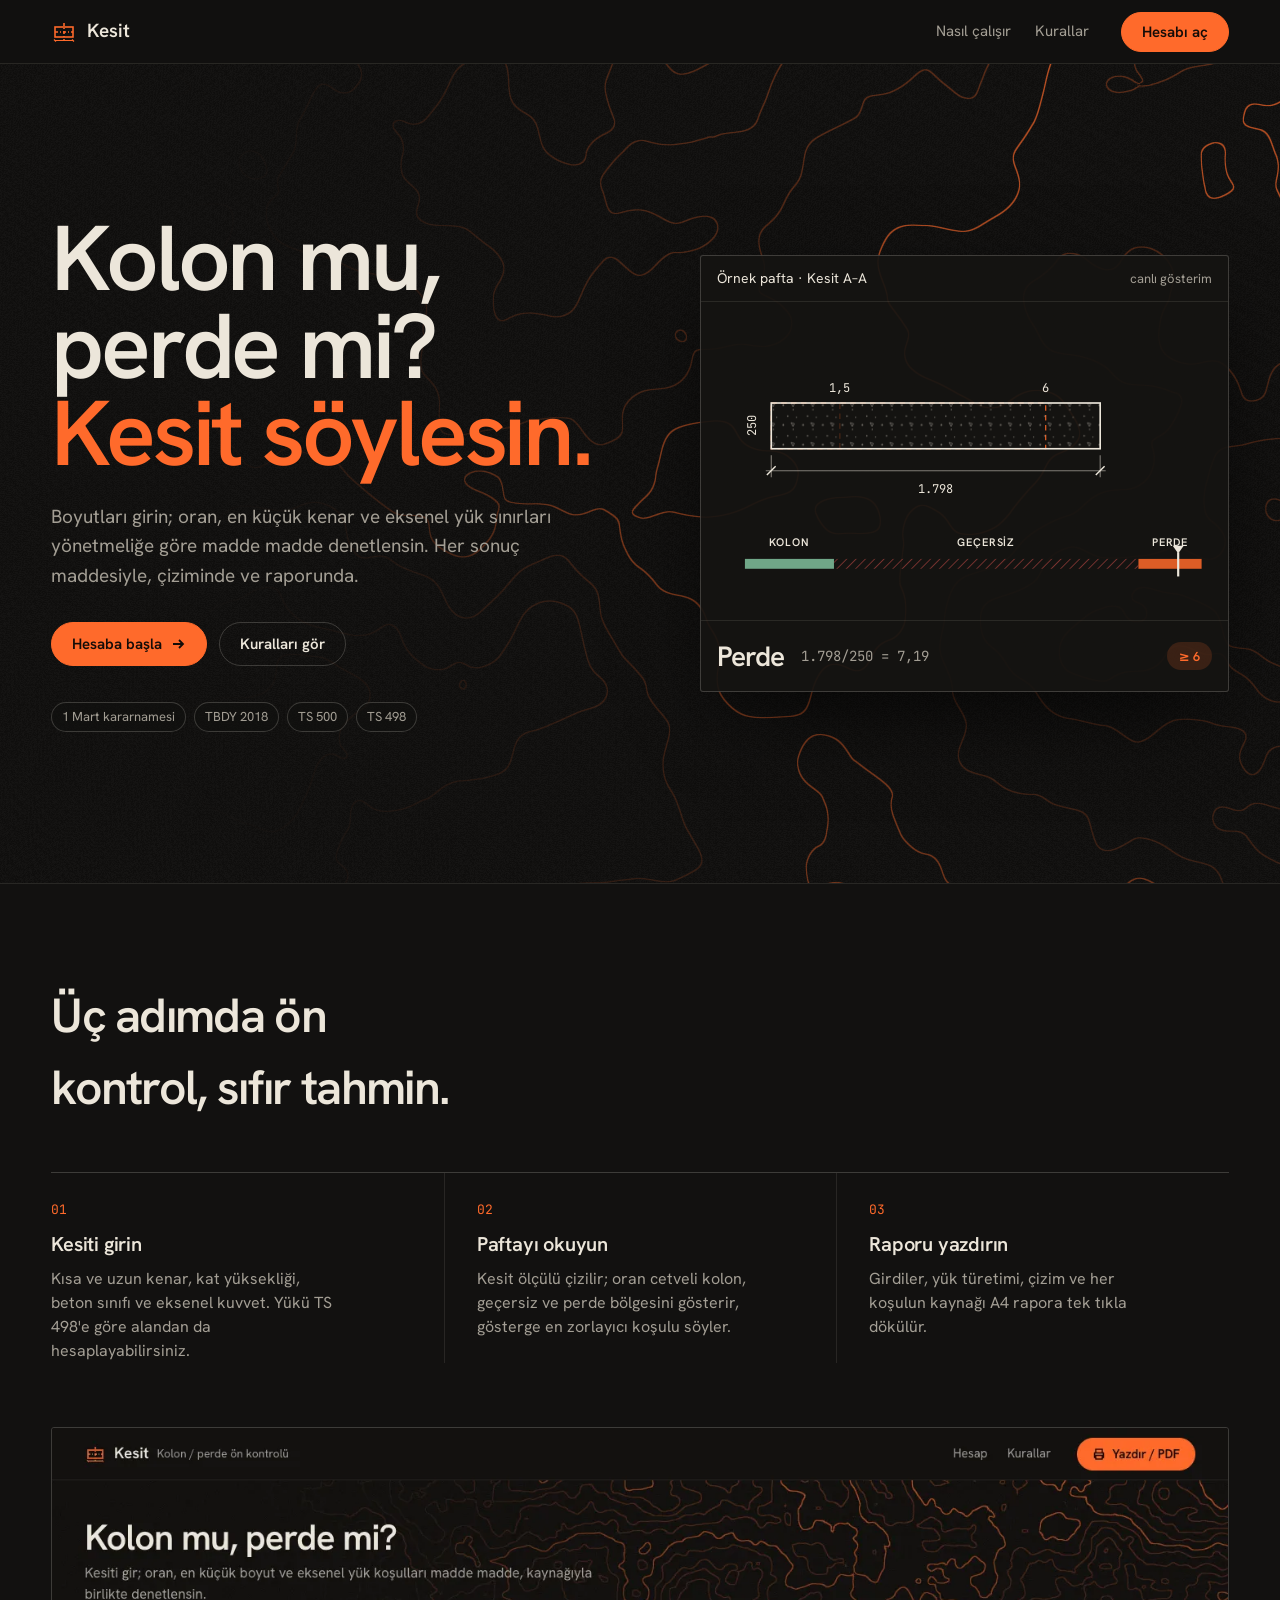
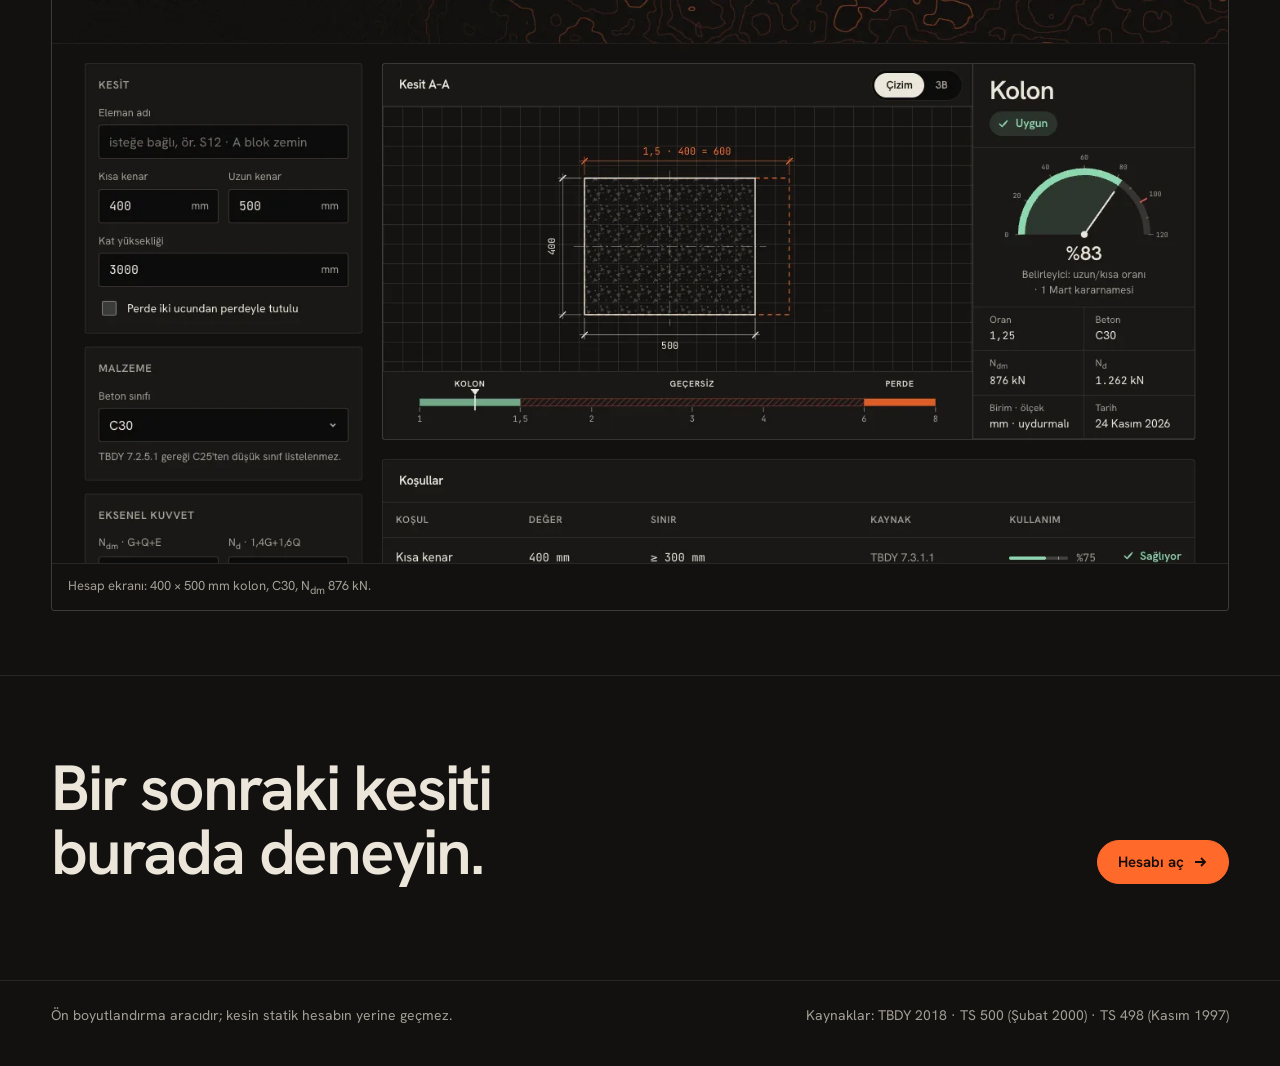
==== index.html @ eb568335 "Kesit: kolon / perde ön kontrol sitesi Giriş sayfası (index.html) ve hesap aracı (hesap.html). Kural" ====
<!doctype html>
<html lang="tr">
<head>
<meta charset="utf-8">
<meta name="viewport" content="width=device-width,initial-scale=1">
<meta name="color-scheme" content="dark">
<title>Kesit — Kolon mu, perde mi?</title>
<meta name="description" content="Kolon ve perde ön kontrolü: TBDY 2018, TS 500 ve 1 Mart kararnamesine göre, her sonuç maddesiyle.">
<link rel="preload" href="fonts/HankenGrotesk-600-latin.woff2" as="font" type="font/woff2" crossorigin>
<style>
/* ponytail: belirteçler hesap.html ile aynı (DESIGN.md); ortak css dosyası üçüncü sayfa gelince */
@font-face { font-family: "Hanken Grotesk"; src: url("fonts/HankenGrotesk-400-latin.woff2") format("woff2"); font-weight: 400; font-display: swap; unicode-range: U+0000-00FF, U+0131, U+0152-0153, U+02BB-02BC, U+02C6, U+02DA, U+02DC, U+0304, U+0308, U+0329, U+2000-206F, U+20AC, U+2122, U+2191, U+2193, U+2212, U+2215, U+FEFF, U+FFFD; }
@font-face { font-family: "Hanken Grotesk"; src: url("fonts/HankenGrotesk-400-latin-ext.woff2") format("woff2"); font-weight: 400; font-display: swap; unicode-range: U+0100-02BA, U+02BD-02C5, U+02C7-02CC, U+02CE-02D7, U+02DD-02FF, U+1D00-1DBF, U+1E00-1E9F, U+1EF2-1EFF, U+2020, U+20A0-20AB, U+20AD-20C0, U+2113, U+2C60-2C7F, U+A720-A7FF; }
@font-face { font-family: "Hanken Grotesk"; src: url("fonts/HankenGrotesk-600-latin.woff2") format("woff2"); font-weight: 600; font-display: swap; unicode-range: U+0000-00FF, U+0131, U+0152-0153, U+02BB-02BC, U+02C6, U+02DA, U+02DC, U+0304, U+0308, U+0329, U+2000-206F, U+20AC, U+2122, U+2191, U+2193, U+2212, U+2215, U+FEFF, U+FFFD; }
@font-face { font-family: "Hanken Grotesk"; src: url("fonts/HankenGrotesk-600-latin-ext.woff2") format("woff2"); font-weight: 600; font-display: swap; unicode-range: U+0100-02BA, U+02BD-02C5, U+02C7-02CC, U+02CE-02D7, U+02DD-02FF, U+1D00-1DBF, U+1E00-1E9F, U+1EF2-1EFF, U+2020, U+20A0-20AB, U+20AD-20C0, U+2113, U+2C60-2C7F, U+A720-A7FF; }
@font-face { font-family: "JetBrains Mono"; src: url("fonts/JetBrainsMono-latin.woff2") format("woff2"); font-weight: 100 800; font-display: swap; unicode-range: U+0000-00FF, U+0131, U+0152-0153, U+02BB-02BC, U+02C6, U+02DA, U+02DC, U+0304, U+0308, U+0329, U+2000-206F, U+20AC, U+2122, U+2191, U+2193, U+2212, U+2215, U+FEFF, U+FFFD; }

:root {
  --zemin: #121110; --panel: #191816; --levha: #151412;
  --cizgi: rgb(236 230 218 / .10); --cizgi-2: rgb(236 230 218 / .20);
  --murekkep: #ece6da; --soluk: #a39e94;
  --turuncu: #ff6a2b; --nane: #8fd9b0; --kirmizi: #ff5c57;
  --yazi: "Hanken Grotesk", system-ui, sans-serif;
  --olcu: "JetBrains Mono", ui-monospace, Menlo, monospace;
  --hizli: 180ms cubic-bezier(.16, 1, .3, 1);
  --kenar: clamp(1rem, 4vw, 3.5rem);
}
* { box-sizing: border-box; }
html { scrollbar-color: #3a3733 var(--zemin); scroll-behavior: smooth; }
body { margin: 0; background: var(--zemin); color: var(--murekkep); font: 400 1rem/1.5 var(--yazi); -webkit-font-smoothing: antialiased; }
::selection { background: var(--turuncu); color: var(--zemin); }
:focus-visible { outline: 2px solid var(--turuncu); outline-offset: 3px; }
h1, h2, h3, p { margin: 0; }
h1, h2 { font-weight: 600; letter-spacing: -.035em; text-wrap: balance; }

.ust { position: sticky; top: 0; z-index: 5; height: 64px; display: flex; align-items: center; gap: 2rem; padding: 0 var(--kenar); background: rgb(18 17 16 / .8); backdrop-filter: blur(10px); border-bottom: 1px solid var(--cizgi); }
.marka { display: flex; align-items: center; gap: .625rem; font-weight: 600; font-size: 1.1875rem; text-decoration: none; color: inherit; }
.marka svg { width: 26px; height: 26px; color: var(--turuncu); }
.ust nav { display: flex; gap: 1.5rem; margin-left: auto; font-size: .9375rem; }
.ust nav a { color: var(--soluk); text-decoration: none; transition: color var(--hizli); }
.ust nav a:hover { color: var(--murekkep); }
.dugme { display: inline-flex; align-items: center; gap: .5rem; height: 44px; padding: 0 1.25rem; border-radius: 999px; border: 1px solid var(--cizgi-2); color: var(--murekkep); font: 600 .9375rem var(--yazi); text-decoration: none; white-space: nowrap; transition: background var(--hizli), border-color var(--hizli), transform var(--hizli); }
.dugme:hover { border-color: var(--murekkep); }
.dugme:active { transform: scale(.97); }
.dugme.ana { background: var(--turuncu); border-color: var(--turuncu); color: #140c08; }
.dugme.ana:hover { background: #ff7d45; }
.dugme svg { width: 16px; height: 16px; }
.ust .dugme { height: 40px; }

/* Hero: tam genişlik kontur alanı, solda söz, sağda canlı örnek pafta */
.hero { position: relative; min-height: min(calc(100svh - 64px), 820px); display: grid; grid-template-columns: minmax(0, 1.05fr) minmax(0, .95fr); align-items: center; gap: clamp(2rem, 5vw, 5rem); padding: 4rem var(--kenar); overflow: hidden; border-bottom: 1px solid var(--cizgi); }
.hero canvas { position: absolute; inset: 0; width: 100%; height: 100%; }
.hero > :not(canvas) { position: relative; }
.hero h1 { font-size: clamp(3rem, 7.2vw, 6rem); line-height: .95; }
.hero h1 span { color: var(--turuncu); }
.hero p { margin-top: 1.5rem; max-width: 34rem; font-size: 1.1875rem; line-height: 1.55; color: var(--soluk); }
.eylem { display: flex; flex-wrap: wrap; gap: .75rem; margin-top: 2rem; }
.kaynaklar { margin-top: 2.25rem; display: flex; flex-wrap: wrap; gap: .5rem; font-size: .8125rem; color: var(--soluk); }
.kaynaklar span { padding: .25rem .625rem; border: 1px solid var(--cizgi-2); border-radius: 999px; background: rgb(18 17 16 / .6); }

.ornek { border: 1px solid var(--cizgi-2); border-radius: 3px; background: rgb(21 20 18 / .92); box-shadow: 0 30px 80px -20px rgb(0 0 0 / .7); }
.ornek-bas { display: flex; justify-content: space-between; align-items: center; gap: 1rem; padding: .75rem 1rem; border-bottom: 1px solid var(--cizgi); font-size: .875rem; }
.ornek-bas small { color: var(--soluk); font-size: .8125rem; }
.ornek svg { display: block; width: 100%; height: auto; color: var(--murekkep); }
.ornek svg text { font: 400 11px var(--olcu); fill: currentColor; }
.ornek svg .bolge { font: 600 10px var(--yazi); letter-spacing: .08em; }
.ornek-alt { display: flex; flex-wrap: wrap; align-items: center; gap: .5rem 1rem; padding: .875rem 1rem; border-top: 1px solid var(--cizgi); }
.ornek-alt b { font-size: 1.75rem; letter-spacing: -.03em; font-weight: 600; }
.ornek-alt #ornek-oran { margin-right: auto; font: 400 .875rem var(--olcu); color: var(--soluk); white-space: nowrap; }
.etiket { display: inline-flex; align-items: center; height: 28px; padding: 0 .75rem; border-radius: 999px; font: 600 .8125rem var(--yazi); white-space: nowrap; }
.etiket[data-tur="kolon"] { background: rgb(143 217 176 / .14); color: var(--nane); }
.etiket[data-tur="gecersiz"] { background: rgb(255 92 87 / .14); color: var(--kirmizi); }
.etiket[data-tur="perde"] { background: rgb(255 106 43 / .16); color: var(--turuncu); }

/* Nasıl çalışır */
.adimlar { padding: 6rem var(--kenar) 4rem; }
.adimlar h2 { font-size: clamp(2rem, 4vw, 3rem); max-width: 18ch; }
.adimlar ol { list-style: none; margin: 3rem 0 0; padding: 0; display: grid; grid-template-columns: repeat(3, minmax(0, 1fr)); border-top: 1px solid var(--cizgi-2); }
.adimlar li { padding: 1.5rem 2rem 0 0; }
.adimlar li + li { padding-left: 2rem; border-left: 1px solid var(--cizgi); }
.adimlar li i { font: 400 .8125rem var(--olcu); font-style: normal; color: var(--turuncu); }
.adimlar h3 { font-size: 1.25rem; font-weight: 600; margin: .5rem 0 .5rem; letter-spacing: -.01em; }
.adimlar li p { color: var(--soluk); max-width: 32ch; }
.ekran { margin: 4rem 0 0; border: 1px solid var(--cizgi-2); border-radius: 3px; overflow: hidden; }
.ekran img { display: block; width: 100%; height: auto; }
.ekran figcaption { padding: .75rem 1rem; border-top: 1px solid var(--cizgi); font-size: .8125rem; color: var(--soluk); }

.kapanis { padding: 5rem var(--kenar) 6rem; border-top: 1px solid var(--cizgi); display: flex; flex-wrap: wrap; align-items: end; justify-content: space-between; gap: 2rem; }
.kapanis h2 { font-size: clamp(2.25rem, 5vw, 4rem); line-height: 1; max-width: 14ch; }
.alt { padding: 1.5rem var(--kenar) 2.5rem; border-top: 1px solid var(--cizgi); display: flex; flex-wrap: wrap; justify-content: space-between; gap: .5rem 2rem; font-size: .875rem; color: var(--soluk); }

@media (max-width: 960px) {
  .hero { grid-template-columns: 1fr; padding-block: 3rem; }
  .ust nav { display: none; }
  .ust .dugme { margin-left: auto; }
  .adimlar ol { grid-template-columns: 1fr; }
  .adimlar li, .adimlar li + li { padding: 1.25rem 0; border-left: 0; border-bottom: 1px solid var(--cizgi); }
}
@media (prefers-reduced-motion: reduce) { * { transition-duration: 0ms !important; scroll-behavior: auto !important; } }
</style>
</head>
<body>
<header class="ust">
  <a class="marka" href="./">
    <svg viewBox="0 0 26 26" fill="none" stroke="currentColor" stroke-width="1.6" aria-hidden="true"><rect x="4" y="8" width="18" height="10"/><path d="M4 13h18M13 4v18" stroke-dasharray="3 2 1 2"/><path d="M4 21.5h18M3 20.5l2 2M21 20.5l2 2" stroke-width="1.2"/></svg>
    Kesit
  </a>
  <nav aria-label="Sayfa">
    <a href="#nasil">Nasıl çalışır</a>
    <a href="hesap.html#kurallar">Kurallar</a>
  </nav>
  <a class="dugme ana" href="hesap.html">Hesabı aç</a>
</header>

<main>
  <section class="hero" aria-labelledby="baslik">
    <canvas id="kontur" aria-hidden="true"></canvas>
    <div>
      <h1 id="baslik">Kolon mu, perde mi? <span>Kesit söylesin.</span></h1>
      <p>Boyutları girin; oran, en küçük kenar ve eksenel yük sınırları yönetmeliğe göre madde madde denetlensin. Her sonuç maddesiyle, çiziminde ve raporunda.</p>
      <div class="eylem">
        <a class="dugme ana" href="hesap.html">Hesaba başla
          <svg viewBox="0 0 16 16" fill="none" stroke="currentColor" stroke-width="1.8" aria-hidden="true"><path d="M3 8h10M9 4l4 4-4 4"/></svg></a>
        <a class="dugme" href="hesap.html#kurallar">Kuralları gör</a>
      </div>
      <div class="kaynaklar" aria-label="Dayandığı kaynaklar"><span>1 Mart kararnamesi</span><span>TBDY 2018</span><span>TS 500</span><span>TS 498</span></div>
    </div>

    <figure class="ornek" aria-label="Örnek: kesit uzadıkça kolon, geçersiz ve perde arasında değişen sınıflandırma" style="margin:0">
      <div class="ornek-bas"><span>Örnek pafta · Kesit A–A</span><small>canlı gösterim</small></div>
      <svg id="ornek" viewBox="0 0 480 290" aria-hidden="true"></svg>
      <figcaption class="ornek-alt"><b id="ornek-tur">Kolon</b><span id="ornek-oran"></span><span class="etiket" id="ornek-etiket" data-tur="kolon">≤ 1,5</span></figcaption>
    </figure>
  </section>

  <section class="adimlar" id="nasil" aria-labelledby="nasil-baslik">
    <h2 id="nasil-baslik">Üç adımda ön kontrol, sıfır tahmin.</h2>
    <ol>
      <li><i>01</i><h3>Kesiti girin</h3><p>Kısa ve uzun kenar, kat yüksekliği, beton sınıfı ve eksenel kuvvet. Yükü TS 498'e göre alandan da hesaplayabilirsiniz.</p></li>
      <li><i>02</i><h3>Paftayı okuyun</h3><p>Kesit ölçülü çizilir; oran cetveli kolon, geçersiz ve perde bölgesini gösterir, gösterge en zorlayıcı koşulu söyler.</p></li>
      <li><i>03</i><h3>Raporu yazdırın</h3><p>Girdiler, yük türetimi, çizim ve her koşulun kaynağı A4 rapora tek tıkla dökülür.</p></li>
    </ol>
    <figure class="ekran">
      <img src="img/arac.webp" width="1440" height="900" loading="lazy" alt="Hesap ekranı: solda kesit, malzeme ve yük girdileri; ortada ölçülü kesit çizimi ve oran cetveli; sağda Kolon, Uygun sonucu ve yüzde 83 kullanım göstergesi; altta koşullar tablosu.">
      <figcaption>Hesap ekranı: 400 × 500 mm kolon, C30, N<sub>dm</sub> 876 kN.</figcaption>
    </figure>
  </section>

  <section class="kapanis" aria-labelledby="kapanis-baslik">
    <h2 id="kapanis-baslik">Bir sonraki kesiti burada deneyin.</h2>
    <a class="dugme ana" href="hesap.html">Hesabı aç
      <svg viewBox="0 0 16 16" fill="none" stroke="currentColor" stroke-width="1.8" aria-hidden="true"><path d="M3 8h10M9 4l4 4-4 4"/></svg></a>
  </section>
</main>

<footer class="alt">
  <span>Ön boyutlandırma aracıdır; kesin statik hesabın yerine geçmez.</span>
  <span>Kaynaklar: TBDY 2018 · TS 500 (Şubat 2000) · TS 498 (Kasım 1997)</span>
</footer>

<script type="module">
import { kontur } from './kontur.js';
import { sinifla, KOLON_ORAN_MAX, PERDE_ORAN_MIN } from './kurallar.js';
kontur(document.getElementById('kontur'));

// Örnek pafta: aynı kısa kenarla uzayan kesit; sınıf kurallar.js'den gelir (gösterim, gerçek hesap değil).
const ORNEKLER = [[400, 500], [250, 1100], [250, 1800]];
const ETIKET = { kolon: ['Kolon', '≤ 1,5'], gecersiz: ['Geçersiz', '1,5 – 6 arası'], perde: ['Perde', '≥ 6'] };
const S = 400 / 2400, X0 = 64, Y = 92, C0 = 40, C1 = 456;
const tr = (x, d = 0) => x.toLocaleString('tr-TR', { maximumFractionDigits: d });
const cx = r => C0 + Math.log(Math.min(Math.max(r, 1), 8)) / Math.log(8) * (C1 - C0);
const $ = id => document.getElementById(id);

function ciz(k, u) {
  const { tur, oran } = sinifla(k, u), w = u * S, h = k * S;
  const hayalet = (o, op) => `<rect x="${X0}" y="${Y}" width="${k * o * S}" height="${h}" fill="none" stroke="var(--turuncu)" stroke-dasharray="5 4" opacity="${op}"/>`;
  $('ornek').innerHTML = `
    <defs><pattern id="b" width="18" height="18" patternUnits="userSpaceOnUse"><g fill="currentColor" opacity=".45"><circle cx="3" cy="4" r=".8"/><circle cx="12" cy="8" r=".6"/><circle cx="7" cy="14" r=".7"/><circle cx="15" cy="15" r=".5"/></g><path d="M10 2l3 .8-1.2 2.6z" fill="none" stroke="currentColor" stroke-width=".7" opacity=".4"/></pattern>
    <pattern id="y" width="6" height="6" patternUnits="userSpaceOnUse" patternTransform="rotate(45)"><path d="M0 0V6" stroke="var(--kirmizi)" stroke-width="1.3" opacity=".55"/></pattern></defs>
    ${hayalet(KOLON_ORAN_MAX, tur === 'perde' ? .25 : 1)}${hayalet(PERDE_ORAN_MIN, tur === 'kolon' ? .25 : 1)}
    <rect x="${X0}" y="${Y}" width="${w}" height="${h}" fill="url(#b)" stroke="${tur === 'gecersiz' ? 'var(--kirmizi)' : 'currentColor'}" stroke-width="1.5"/>
    <g stroke="currentColor" fill="none"><path d="M${X0} ${Y + h + 6}V${Y + h + 26}M${X0 + w} ${Y + h + 6}V${Y + h + 26}M${X0 - 5} ${Y + h + 20}H${X0 + w + 5}" opacity=".5"/><path d="M${X0 - 4} ${Y + h + 24}l8 -8M${X0 + w - 4} ${Y + h + 24}l8 -8" stroke-width="1.3"/></g>
    <text x="${X0 + w / 2}" y="${Y + h + 40}" text-anchor="middle">${tr(u)}</text>
    <text transform="translate(${X0 - 14} ${Y + h / 2}) rotate(-90)" text-anchor="middle">${tr(k)}</text>
    <text x="${X0 + k * KOLON_ORAN_MAX * S}" y="${Y - 10}" text-anchor="middle" fill="var(--turuncu)">1,5</text>
    <text x="${X0 + k * PERDE_ORAN_MIN * S}" y="${Y - 10}" text-anchor="middle" fill="var(--turuncu)">6</text>
    <g transform="translate(0 222)">
      <text class="bolge" x="${(cx(1) + cx(1.5)) / 2}" y="0" text-anchor="middle">KOLON</text>
      <text class="bolge" x="${(cx(1.5) + cx(6)) / 2}" y="0" text-anchor="middle">GEÇERSİZ</text>
      <text class="bolge" x="${(cx(6) + cx(8)) / 2}" y="0" text-anchor="middle">PERDE</text>
      <rect x="${cx(1)}" y="12" width="${cx(1.5) - cx(1)}" height="9" fill="var(--nane)" opacity=".75"/>
      <rect x="${cx(1.5)}" y="12" width="${cx(6) - cx(1.5)}" height="9" fill="url(#y)"/>
      <rect x="${cx(6)}" y="12" width="${cx(8) - cx(6)}" height="9" fill="var(--turuncu)" opacity=".85"/>
      <path d="M${cx(oran)} 6V28" stroke="currentColor" stroke-width="2"/><path d="M${cx(oran) - 5} 0h10l-5 7z" fill="currentColor"/>
    </g>`;
  const [ad, sinir] = ETIKET[tur];
  $('ornek-tur').textContent = ad;
  $('ornek-oran').textContent = `${tr(u)}/${tr(k)} = ${tr(oran, 2)}`;
  $('ornek-etiket').textContent = sinir; $('ornek-etiket').dataset.tur = tur;
}

// 60fps ölçümüyle aynı yavaşlama; azaltılmış harekette tek kare.
const yavasla = t => 1 - (1 - t) ** 4;
let i = 0, [k, u] = ORNEKLER[0];
ciz(k, u);
if (!matchMedia('(prefers-reduced-motion: reduce)').matches) {
  // ponytail: ekran dışındayken de döner; pil derdi olursa IntersectionObserver ile durdur
  setInterval(() => {
    const [k0, u0] = [k, u], [k1, u1] = ORNEKLER[i = (i + 1) % ORNEKLER.length], t0 = performance.now();
    const adim = now => {
      const e = yavasla(Math.min(1, (now - t0) / 700));
      ciz(k = k0 + (k1 - k0) * e, u = u0 + (u1 - u0) * e);
      if (e < 1) requestAnimationFrame(adim);
    };
    requestAnimationFrame(adim);
  }, 2800);
}
</script>
</body>
</html>
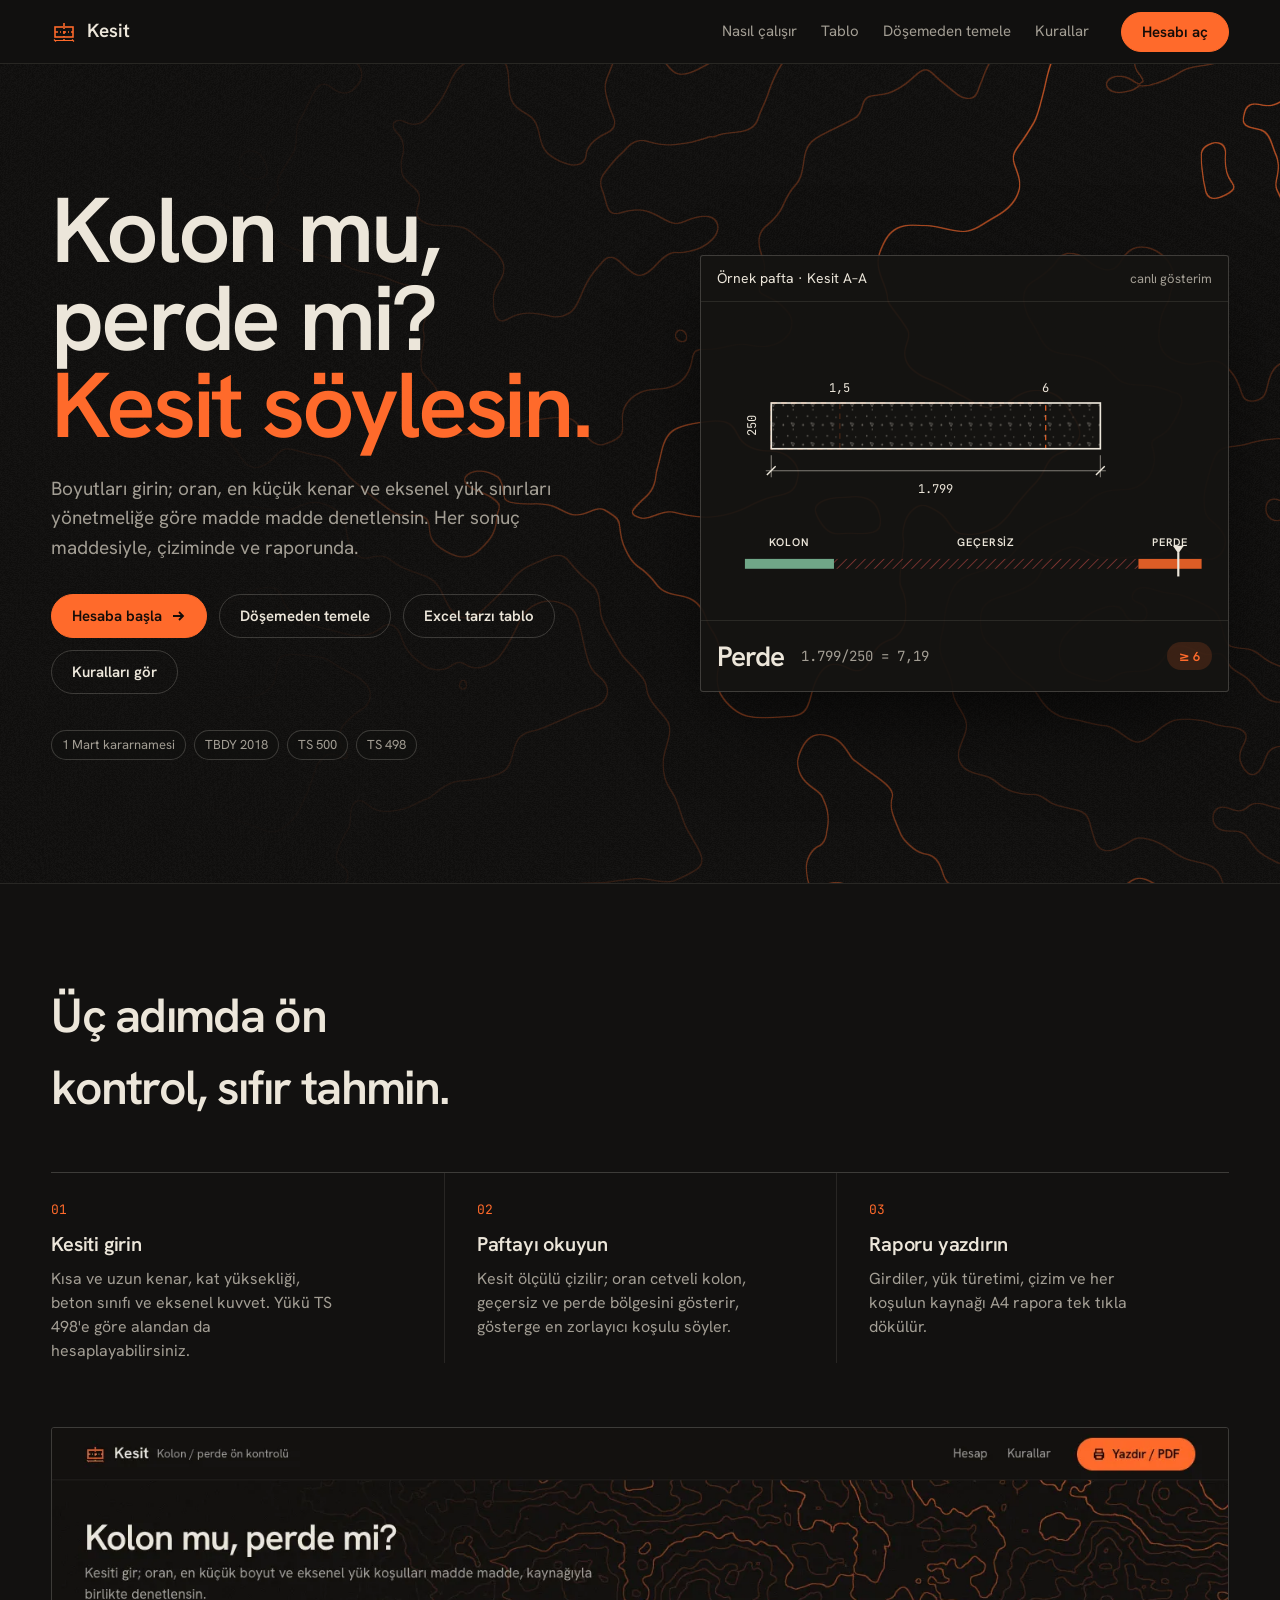
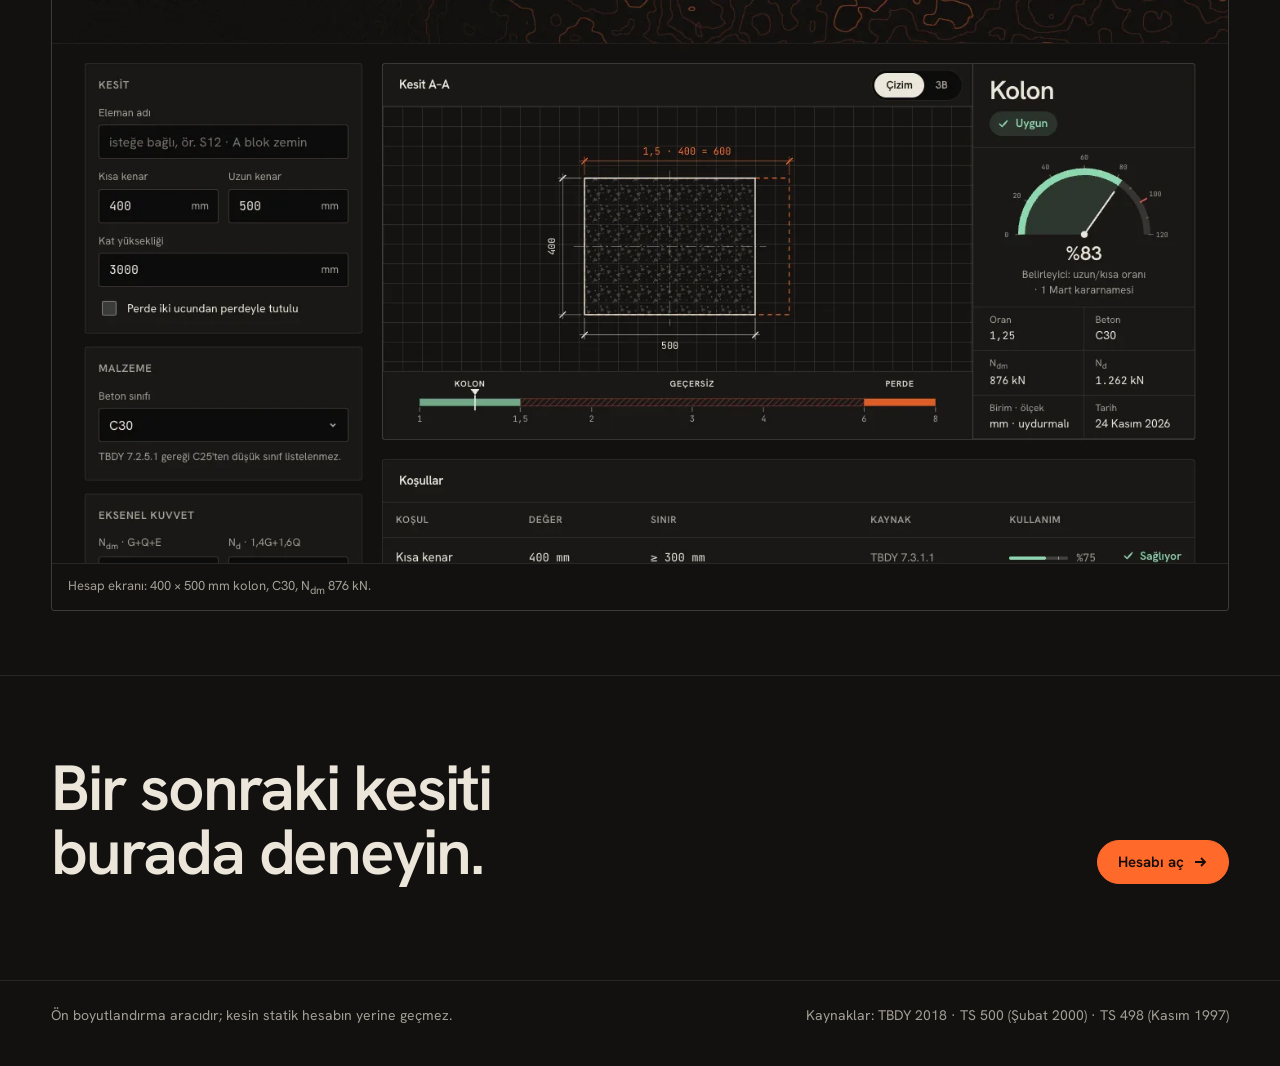
==== commit 6ed33611: "Excel tarzı tablo ve döşemeden temele hesap zinciri - tablo.html: Excel tarzı çok elemanlı kolon/per" ====
--- a/index.html
+++ b/index.html
@@ -107,6 +107,8 @@
   </a>
   <nav aria-label="Sayfa">
     <a href="#nasil">Nasıl çalışır</a>
+    <a href="tablo.html">Tablo</a>
+    <a href="sira.html">Döşemeden temele</a>
     <a href="hesap.html#kurallar">Kurallar</a>
   </nav>
   <a class="dugme ana" href="hesap.html">Hesabı aç</a>
@@ -121,6 +123,8 @@
       <div class="eylem">
         <a class="dugme ana" href="hesap.html">Hesaba başla
           <svg viewBox="0 0 16 16" fill="none" stroke="currentColor" stroke-width="1.8" aria-hidden="true"><path d="M3 8h10M9 4l4 4-4 4"/></svg></a>
+        <a class="dugme" href="sira.html">Döşemeden temele</a>
+        <a class="dugme" href="tablo.html">Excel tarzı tablo</a>
         <a class="dugme" href="hesap.html#kurallar">Kuralları gör</a>
       </div>
       <div class="kaynaklar" aria-label="Dayandığı kaynaklar"><span>1 Mart kararnamesi</span><span>TBDY 2018</span><span>TS 500</span><span>TS 498</span></div>
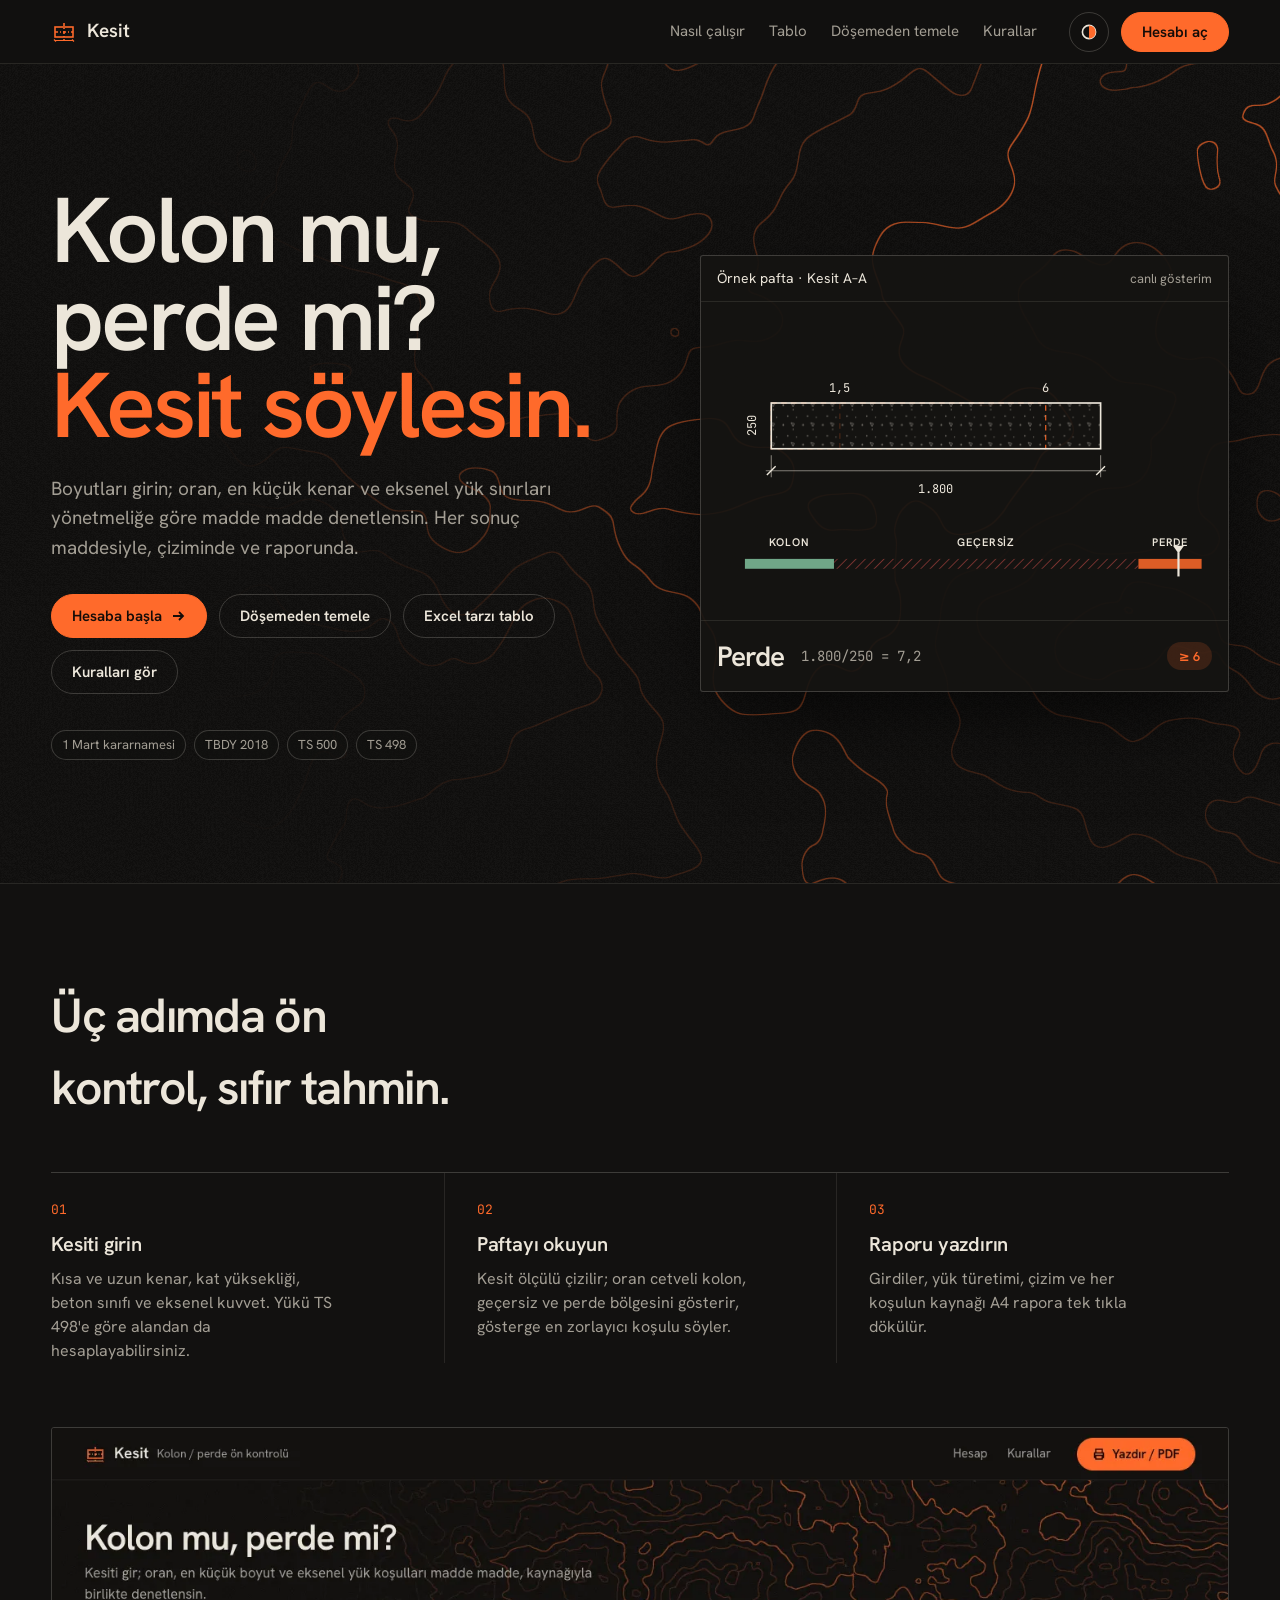
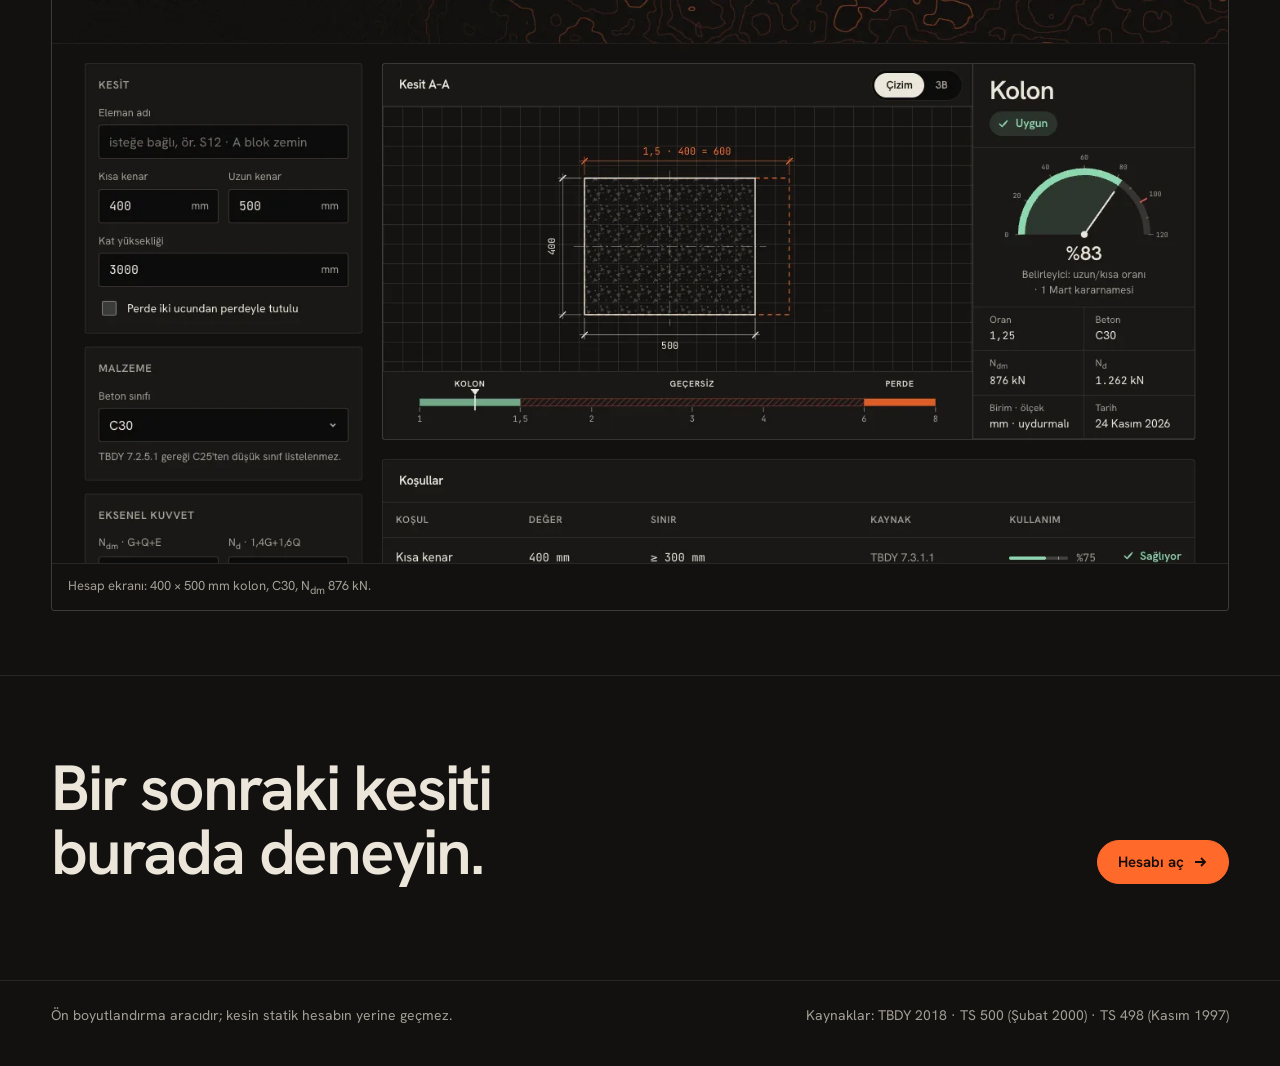
==== commit 45289108: "Döşeme türleri, radye, tema ve sayfa geçişleri - Döşemeden temele: kirişli plak, dişli, kaset ve kir" ====
--- a/index.html
+++ b/index.html
@@ -4,6 +4,7 @@
 <meta charset="utf-8">
 <meta name="viewport" content="width=device-width,initial-scale=1">
 <meta name="color-scheme" content="dark">
+<script>(function(d){var t={},m;try{t=JSON.parse(localStorage.getItem("kesit.tema.v1"))||{}}catch(e){}m=t.mod||"koyu";if(m=="sistem")m=matchMedia("(prefers-color-scheme: light)").matches?"acik":"koyu";if(m!="acik"&&m!="krem")m="koyu";d.dataset.tema=m;if(m!="koyu")document.querySelector('meta[name="color-scheme"]').content="light";if(t.olcek==90||t.olcek==110||t.olcek==120)d.dataset.olcek=t.olcek;if(t.hareket=="az")d.dataset.hareket="az";if(t.css&&t.css[m]){var s=document.createElement("style");s.id="tema-renk";s.textContent="@media screen{:root{"+t.css[m]+"}}";document.head.appendChild(s)}})(document.documentElement)</script>
 <title>Kesit — Kolon mu, perde mi?</title>
 <meta name="description" content="Kolon ve perde ön kontrolü: TBDY 2018, TS 500 ve 1 Mart kararnamesine göre, her sonuç maddesiyle.">
 <link rel="preload" href="fonts/HankenGrotesk-600-latin.woff2" as="font" type="font/woff2" crossorigin>
@@ -97,7 +98,12 @@
   .adimlar li, .adimlar li + li { padding: 1.25rem 0; border-left: 0; border-bottom: 1px solid var(--cizgi); }
 }
 @media (prefers-reduced-motion: reduce) { * { transition-duration: 0ms !important; scroll-behavior: auto !important; } }
+/* Sayfa geçişi izni satır içinde de olmalı: yalnız gecis.css'te kalınca önbelleksiz açılışta Chrome geçişi iptal ediyor */
+@media (prefers-reduced-motion: no-preference) { @view-transition { navigation: auto; } }
 </style>
+<link rel="stylesheet" href="gecis.css">
+<link rel="stylesheet" href="tema.css">
+<script type="module" src="tema.js"></script>
 </head>
 <body>
 <header class="ust">
@@ -210,6 +216,7 @@
 if (!matchMedia('(prefers-reduced-motion: reduce)').matches) {
   // ponytail: ekran dışındayken de döner; pil derdi olursa IntersectionObserver ile durdur
   setInterval(() => {
+    if (document.documentElement.dataset.hareket === 'az') return; // görünüm panelinde "Hareketi azalt"
     const [k0, u0] = [k, u], [k1, u1] = ORNEKLER[i = (i + 1) % ORNEKLER.length], t0 = performance.now();
     const adim = now => {
       const e = yavasla(Math.min(1, (now - t0) / 700));
--- a/gecis.css
+++ b/gecis.css
@@ -0,0 +1,60 @@
+/* Sayfa geçişleri (View Transitions). Desteklemeyen tarayıcı eskisi gibi düz geçer.
+   Eğriler: ekranda cubic-bezier(.2,0,0,1) · giriş (.05,.7,.1,1) · çıkış (.3,0,1,1) */
+/* İzin her sayfanın satır içi <style>'ında da var: yalnız burada kalınca önbelleksiz açılışta Chrome geçişi iptal ediyor */
+@media (prefers-reduced-motion: no-preference) { @view-transition { navigation: auto; } }
+
+@keyframes vt-cik { to { opacity: 0; transform: translateY(-6px); } }
+@keyframes vt-gir { from { opacity: 0; transform: translateY(10px); } }
+
+/* Sayfalar arası: eski içerik yukarı süzülerek söner, yenisi alttan gelir */
+::view-transition-old(root) { animation: vt-cik 160ms cubic-bezier(.3, 0, 1, 1) both; }
+::view-transition-new(root) { animation: vt-gir 280ms cubic-bezier(.05, .7, .1, 1) 60ms both; }
+
+/* Üst çubuk yerinde kalır; yalnız içerik değişir. Ana sayfanın çubuğu farklı, adlandırılmaz. */
+html:not([data-vt]) .ust:has(#yazdir) { view-transition-name: ust; }
+::view-transition-group(ust), ::view-transition-new(ust) { animation: none; }
+::view-transition-old(ust) { animation: none; opacity: 0; }
+/* Ana sayfaya ya da ana sayfadan: çubuk tek tarafta, kökle birlikte geçer */
+::view-transition-old(ust):only-child { opacity: 1; animation: vt-cik 160ms cubic-bezier(.3, 0, 1, 1) both; }
+::view-transition-new(ust):only-child { animation: vt-gir 280ms cubic-bezier(.05, .7, .1, 1) 60ms both; }
+
+/* Etkin menü bağlantısı eski bağlantıdan yenisine kayar; yazı ölçeklenmez */
+html:not([data-vt]) .ust nav a[aria-current="page"] { view-transition-name: nav-aktif; }
+::view-transition-group(nav-aktif) { animation-duration: 280ms; animation-timing-function: cubic-bezier(.2, 0, 0, 1); }
+::view-transition-old(nav-aktif), ::view-transition-new(nav-aktif) { inline-size: auto; block-size: 100%; }
+
+/* Döşemeden temele: adım ve sekme değişimi (sira.js html'e data-vt, data-vt-yon koyar).
+   Kök yakalanmaz: üst çubuk, form, düğmeler canlı ve kıpırtısız kalır, tıklamalar geçiş sürerken de işler.
+   Yalnız plan ve sayfa geçer. */
+html[data-vt] { view-transition-name: none; }
+html[data-vt]::view-transition { pointer-events: none; }
+html[data-vt] .kap { view-transition-name: sayfa; }
+html[data-vt="adim"] .plan-alan { view-transition-name: plan; }
+
+/* Plan: eski katman 2 px yukarı söner, yenisi 2 px alttan gelir; ortak akslar çift görünmesin diye kayma küçük */
+@keyframes vt-plan-cik { to { opacity: 0; transform: translateY(-2px); } }
+@keyframes vt-plan-gir { from { opacity: 0; transform: translateY(2px); } }
+html[data-vt]::view-transition-group(plan) { animation-duration: 220ms; animation-timing-function: cubic-bezier(.2, 0, 0, 1); }
+html[data-vt]::view-transition-old(plan) { animation: vt-plan-cik 150ms cubic-bezier(.3, 0, 1, 1) both; }
+html[data-vt]::view-transition-new(plan) { animation: vt-plan-gir 220ms cubic-bezier(.2, 0, 0, 1) both; }
+
+/* Sayfa yana kayar: ileri adım/sekme sağdan, geri soldan gelir */
+html[data-vt] { --vt-dx: 12px; }
+html[data-vt="sekme"] { --vt-dx: 8px; }
+html[data-vt-yon="geri"] { --vt-dx: -12px; }
+html[data-vt="sekme"][data-vt-yon="geri"] { --vt-dx: -8px; }
+@keyframes vt-yan-cik { to { opacity: 0; transform: translateX(calc(-1 * var(--vt-dx))); } }
+@keyframes vt-yan-gir { from { opacity: 0; transform: translateX(var(--vt-dx)); } }
+/* Kutu hemen yeni boyunda: alttaki sekme ve durum çubuğu da hemen yerine geçer; eski sayfa bu kutuya kırpılır, üstlerine taşmaz */
+html[data-vt]::view-transition-group(sayfa) { overflow: clip; animation: none; }
+html[data-vt]::view-transition-old(sayfa) { animation: vt-yan-cik 150ms cubic-bezier(.3, 0, 1, 1) both; }
+html[data-vt]::view-transition-new(sayfa) { animation: vt-yan-gir 260ms cubic-bezier(.05, .7, .1, 1) 50ms both; }
+html[data-vt="sekme"]::view-transition-old(sayfa) { animation-duration: 110ms; }
+html[data-vt="sekme"]::view-transition-new(sayfa) { animation-duration: 200ms; animation-delay: 30ms; }
+
+@media (prefers-reduced-motion: reduce) {
+  ::view-transition-group(*), ::view-transition-old(*), ::view-transition-new(*) { animation: none !important; }
+}
+/* Görünüm panelindeki "Hareketi azalt" (html[data-hareket="az"]) da aynısını yapar: sayfalar arası geçişi tema.js
+   pageswap'te atlar, sira.js sayfa içi geçiş başlatmaz; bu kural o an sürmekte olan geçişi durdurur. */
+html[data-hareket="az"]::view-transition-group(*), html[data-hareket="az"]::view-transition-old(*), html[data-hareket="az"]::view-transition-new(*) { animation: none !important; }
--- a/tema.css
+++ b/tema.css
@@ -0,0 +1,157 @@
+/* Görünüm katmanı: açık ve krem temalar, vurgu rengi, yazı boyutu, hareketi azalt, görünüm paneli.
+   Sayfaların kendi <style>'ından SONRA yüklenir; aynı seçicilerle sabit renkleri belirtece bağlar.
+   Hepsi @media screen içinde: baskı, sayfaların @media print kurallarıyla temadan bağımsız
+   (siyah mürekkep, beyaz kâğıt) kalır. Koyu değerler bugünkü renklerin aynısı (DESIGN.md).
+   ponytail: ortak css dosyası gelince 2. bölüm sayfa kurallarının içine katlanır. */
+@media screen {
+
+/* 1. Belirteçler. Koyu = sayfadaki :root + aşağıdaki yeniler. */
+:root {
+  --turuncu-ustu: #140c08;                                              /* vurgu üstündeki yazı */
+  --turuncu-acik: color-mix(in srgb, var(--turuncu), #fff 12%);         /* ana düğme üzerine gelince; eskiden #ff7d45 */
+  --vurgu-halka: color-mix(in srgb, var(--turuncu) 22%, transparent);   /* giriş odak halkası */
+  --vurgu-zemin: color-mix(in srgb, var(--turuncu) 17%, var(--zemin));  /* etkin satır/sütun başlığı; eskiden #3a2116 */
+  --kaydirac: #3a3733;
+  --cizgi-3: rgb(236 230 218 / .34);
+  --yer-tutucu: rgb(163 158 148 / .7);
+  --yer-tutucu-hucre: rgb(163 158 148 / .45);
+  --kiris: #2c2a26;
+  --kiris-cizgi: #4a4640;
+  --uc-izgara: #2a2825;
+  --uc-eksen: #5a554e;
+  --ornek-golge: 0 30px 80px -20px rgb(0 0 0 / .7);
+  --acilir-golge: 0 16px 40px -12px rgb(0 0 0 / .6);
+}
+/* Açık: arduvaz aydınlık (210–215°). Hücre ve çizim alanı beyaz kâğıt, paneller bir ton gri. */
+:root[data-tema="acik"] {
+  color-scheme: light;
+  --zemin: #f1f5f9; --panel: #f8fafc; --levha: #ffffff; --alan: #ffffff;
+  --murekkep: #1d2939; --soluk: #566881;
+  --cizgi: rgb(29 41 57 / .14); --cizgi-2: rgb(29 41 57 / .28); --cizgi-3: rgb(29 41 57 / .48);
+  --turuncu: #aa3300; --turuncu-ustu: #ffffff; --turuncu-acik: color-mix(in srgb, var(--turuncu), #000 12%);
+  --nane: #157540; --kirmizi: #c31b16;
+  --kaydirac: #bcc2c9;
+  --yer-tutucu: var(--soluk); --yer-tutucu-hucre: rgb(86 104 129 / .6);
+  --kiris: #d2d4d7; --kiris-cizgi: #999fa6; --uc-izgara: #e4e5e7; --uc-eksen: #b0b4ba;
+  --ornek-golge: 0 30px 80px -20px rgb(15 23 42 / .18); --acilir-golge: 0 16px 40px -12px rgb(15 23 42 / .2);
+  --ok: url("data:image/svg+xml,%3Csvg xmlns='http://www.w3.org/2000/svg' width='12' height='12' fill='none' stroke='%23566881' stroke-width='1.6'%3E%3Cpath d='M3 4.5l3 3 3-3'/%3E%3C/svg%3E");
+}
+/* Krem: sıcak kâğıt (40°). */
+:root[data-tema="krem"] {
+  color-scheme: light;
+  --zemin: #efece7; --panel: #f8f6f2; --levha: #fcfcfa; --alan: #fcfcfa;
+  --murekkep: #2a2522; --soluk: #6b635b;
+  --cizgi: rgb(42 37 34 / .14); --cizgi-2: rgb(42 37 34 / .28); --cizgi-3: rgb(42 37 34 / .48);
+  --turuncu: #a03000; --turuncu-ustu: #ffffff; --turuncu-acik: color-mix(in srgb, var(--turuncu), #000 12%);
+  --nane: #14733f; --kirmizi: #be1b15;
+  --kaydirac: #bebab6;
+  --yer-tutucu: var(--soluk); --yer-tutucu-hucre: rgb(107 99 91 / .6);
+  --kiris: #d2d1cf; --kiris-cizgi: #9e9b99; --uc-izgara: #e3e2e0; --uc-eksen: #b3b1ae;
+  --ornek-golge: 0 30px 80px -20px rgb(42 37 34 / .16); --acilir-golge: 0 16px 40px -12px rgb(42 37 34 / .2);
+  --ok: url("data:image/svg+xml,%3Csvg xmlns='http://www.w3.org/2000/svg' width='12' height='12' fill='none' stroke='%236b635b' stroke-width='1.6'%3E%3Cpath d='M3 4.5l3 3 3-3'/%3E%3C/svg%3E");
+}
+
+/* 2. Sayfalardaki sabit renkler → belirteç. Seçiciler ve sıraları sayfalardakiyle aynı (özgüllük eşit, sonra gelen kazanır). */
+/* Tüm sayfalar */
+html { scrollbar-color: var(--kaydirac) var(--zemin); }
+.ust { background: color-mix(in srgb, var(--zemin) 88%, transparent); }
+.ust:not(:has(#yazdir)) { background: color-mix(in srgb, var(--zemin) 80%, transparent); } /* ana sayfa: .8 */
+.dugme.ana { color: var(--turuncu-ustu); }
+.dugme.ana:hover { background: var(--turuncu-acik); }
+/* Girişler (hesap, sıra). Odak ve geçersiz, üzerine gelme kuralından sonra yeniden yazılır ki sıra bozulmasın. */
+.kutu input::placeholder, .alan > input::placeholder { color: var(--yer-tutucu); }
+.kutu input:hover, .alan select:hover, .alan > input:hover { border-color: var(--cizgi-3); }
+.kutu input:focus, .alan select:focus, .alan > input:focus { border-color: var(--turuncu); box-shadow: 0 0 0 3px var(--vurgu-halka); }
+.kutu input:user-invalid { border-color: var(--kirmizi); }
+.kutu input[aria-invalid="true"] { border-color: var(--kirmizi); }
+.alan select:focus { box-shadow: 0 0 0 3px var(--vurgu-halka); }
+/* Koşul tabloları (hesap, tablo, sıra) */
+.tablo tbody tr:hover { background: color-mix(in srgb, var(--murekkep) 3%, transparent); }
+/* hesap: sonuç çipi */
+.durum.uygun { background: color-mix(in srgb, var(--nane) 14%, transparent); }
+.durum.degil { background: color-mix(in srgb, var(--kirmizi) 14%, transparent); }
+/* tablo: şerit */
+.serit input::placeholder { color: var(--yer-tutucu); }
+.serit :is(select, input[type=text]):focus { box-shadow: 0 0 0 3px var(--vurgu-halka); }
+/* tablo + sıra: Excel tarzı sayfa */
+.sayfa .aktif { background: var(--vurgu-zemin); }
+.sayfa input::placeholder { color: var(--yer-tutucu-hucre); }
+.sayfa input[aria-invalid="true"] { background: color-mix(in srgb, var(--kirmizi) 8%, transparent); }
+.sayfa tbody tr:hover td { background-color: color-mix(in srgb, var(--murekkep) 2.5%, transparent); } /* tablo .02, sıra .025 idi */
+.sayfa tbody tr[aria-selected="true"] td { background-color: color-mix(in srgb, var(--turuncu) 7%, transparent); }
+.sayfa .cikti { background: color-mix(in srgb, var(--murekkep) 3.5%, transparent); }
+.sayfa td.dolgu i { background: color-mix(in srgb, var(--nane) 20%, transparent); }
+.sayfa td.dolgu.asim i { background: color-mix(in srgb, var(--kirmizi) 20%, transparent); }
+/* sıra: adımlar, lejant, kat planı, hata kutusu */
+.adimlar button:hover { background: color-mix(in srgb, var(--murekkep) 3%, transparent); }
+.adimlar button[aria-selected="true"] { background: color-mix(in srgb, var(--turuncu) 8%, transparent); }
+.adimlar [aria-selected="true"] i { color: var(--turuncu-ustu); }
+.lejant .l-degil { background: color-mix(in srgb, var(--kirmizi) 50%, transparent); }
+#plan .pano:hover { fill: color-mix(in srgb, var(--murekkep) 3%, transparent); }
+#plan .pano.degil { fill: color-mix(in srgb, var(--kirmizi) 10%, transparent); }
+#plan .kiris { fill: var(--kiris); stroke: var(--kiris-cizgi); }
+#plan .temel { fill: color-mix(in srgb, var(--murekkep) 5%, transparent); }
+#plan .temel.degil { fill: color-mix(in srgb, var(--kirmizi) 12%, transparent); }
+.hata-kutu { background: color-mix(in srgb, var(--kirmizi) 8%, transparent); }
+/* ana sayfa */
+.kaynaklar span { background: color-mix(in srgb, var(--zemin) 60%, transparent); }
+.ornek { background: color-mix(in srgb, var(--levha) 92%, transparent); box-shadow: var(--ornek-golge); }
+.etiket[data-tur="kolon"] { background: color-mix(in srgb, var(--nane) 14%, transparent); }
+.etiket[data-tur="gecersiz"] { background: color-mix(in srgb, var(--kirmizi) 14%, transparent); }
+.etiket[data-tur="perde"] { background: color-mix(in srgb, var(--turuncu) 16%, transparent); }
+
+/* 3. Yazı boyutu: rem tabanlı her şey büyür; çizim içi px yazılar ve tablo sütunları sabit. */
+:root[data-olcek="90"] { font-size: 90%; }
+:root[data-olcek="110"] { font-size: 110%; }
+:root[data-olcek="120"] { font-size: 120%; }
+
+/* 4. Hareketi azalt: sayfaların prefers-reduced-motion kuralının aynısı, elle açılınca.
+   Sayfa geçişleri için gecis.css'teki html[data-hareket="az"] kuralı; tuval ve JS ara değerleri ilgili dosyalarda. */
+[data-hareket="az"], [data-hareket="az"] * { transition-duration: 0ms !important; scroll-behavior: auto !important; }
+.tema-aninda, .tema-aninda * { transition: none !important; }
+
+/* 5. Görünüm paneli: üst çubukta ana düğmenin solunda 40 px yuvarlak düğme + açılır pencere (popover). */
+.tema { display: flex; margin-right: -1.25rem; } /* .ust aralığı 2rem → ana düğmeye .75rem */
+.tema-dugme { display: grid; place-items: center; width: 40px; height: 40px; padding: 0; border-radius: 999px; border: 1px solid var(--cizgi-2); background: transparent; color: var(--murekkep); cursor: pointer; transition: border-color var(--hizli), transform var(--hizli); }
+.tema-dugme:hover, .tema:has(:popover-open) .tema-dugme { border-color: var(--murekkep); }
+.tema-dugme:active { transform: scale(.97); }
+.tema-dugme svg { width: 18px; height: 18px; }
+.tema-dugme .yari { fill: var(--turuncu); }
+
+.tema-panel { position: fixed; inset: auto; margin: 0; width: min(18rem, calc(100vw - 16px)); max-height: calc(100dvh - 88px); overflow: auto; padding: 1rem; border: 1px solid var(--cizgi-2); border-radius: var(--r, 3px); background: var(--panel); color: var(--murekkep); box-shadow: var(--acilir-golge); font: 400 .875rem/1.45 var(--yazi); }
+.tema-panel h2 { margin: 0 0 .875rem; font-size: .9375rem; font-weight: 600; letter-spacing: -.015em; }
+.tema-panel fieldset { min-width: 0; margin: 0 0 1rem; padding: 0; border: 0; }
+.tema-panel legend { padding: 0; margin: 0 0 .5rem; font-size: .75rem; font-weight: 600; letter-spacing: .06em; text-transform: uppercase; color: var(--soluk); }
+.tema-panel label { position: relative; cursor: pointer; }
+.tema-panel :is(input[type=radio], input[type=color]) { position: absolute; inset: 0; width: 100%; height: 100%; margin: 0; opacity: 0; cursor: pointer; }
+/* Bölümlü seçim: .sekmeler ile aynı dil */
+.tema-bolum { display: grid; grid-auto-flow: column; grid-auto-columns: 1fr; padding: 3px; border-radius: 999px; border: 1px solid var(--cizgi); background: var(--alan); }
+.tema-bolum span { display: grid; place-items: center; height: 30px; border-radius: 999px; color: var(--soluk); font: 600 .8125rem var(--yazi); transition: background var(--hizli), color var(--hizli); }
+.tema-bolum label:hover span { color: var(--murekkep); }
+.tema-bolum input:checked + span { background: var(--murekkep); color: var(--zemin); }
+.tema-bolum input:focus-visible + span { outline: 2px solid var(--turuncu); outline-offset: 2px; }
+/* Renk örnekleri */
+.tema-renkler { display: flex; flex-wrap: wrap; gap: .5rem; }
+.tema-renk { width: 28px; height: 28px; }
+.tema-renk span { display: block; width: 100%; height: 100%; border-radius: 999px; box-shadow: inset 0 0 0 1px var(--cizgi-2); }
+.tema-renk input:checked + span, .tema-ozel.secili span { box-shadow: 0 0 0 2px var(--panel), 0 0 0 4px var(--murekkep); }
+.tema-renk input:focus-visible + span { outline: 2px solid var(--turuncu); outline-offset: 5px; }
+.tema-ozel span { background: conic-gradient(#ff5c57, #e7b008, #8fd9b0, #2463eb, #6b26d9, #ff5c57); }
+.tema-not { margin: .5rem 0 0; font-size: .75rem; color: var(--soluk); }
+.tema-secim { display: flex; align-items: center; gap: .5rem; }
+.tema-secim input { width: 16px; height: 16px; margin: 0; accent-color: var(--turuncu); }
+.tema-alt { display: flex; align-items: center; justify-content: space-between; gap: .75rem; margin-top: 1rem; padding-top: .75rem; border-top: 1px solid var(--cizgi); }
+.tema-durum { margin: 0; font-size: .75rem; color: var(--soluk); }
+.tema-sifirla { flex: none; height: 30px; padding: 0 .875rem; border-radius: 999px; border: 1px solid var(--cizgi-2); background: transparent; color: var(--murekkep); font: 600 .8125rem var(--yazi); cursor: pointer; transition: border-color var(--hizli); }
+.tema-sifirla:hover { border-color: var(--murekkep); }
+
+@media (max-width: 960px) {
+  .ust .tema { margin-left: auto; }
+  .ust .tema + .dugme { margin-left: 0; }
+}
+@media (max-width: 640px) {
+  .ust:has(#yazdir) .tema { margin-right: -.25rem; } /* bu sayfalarda .ust aralığı 1rem */
+}
+}
+
+@media print { .tema, .tema-panel { display: none !important; } }
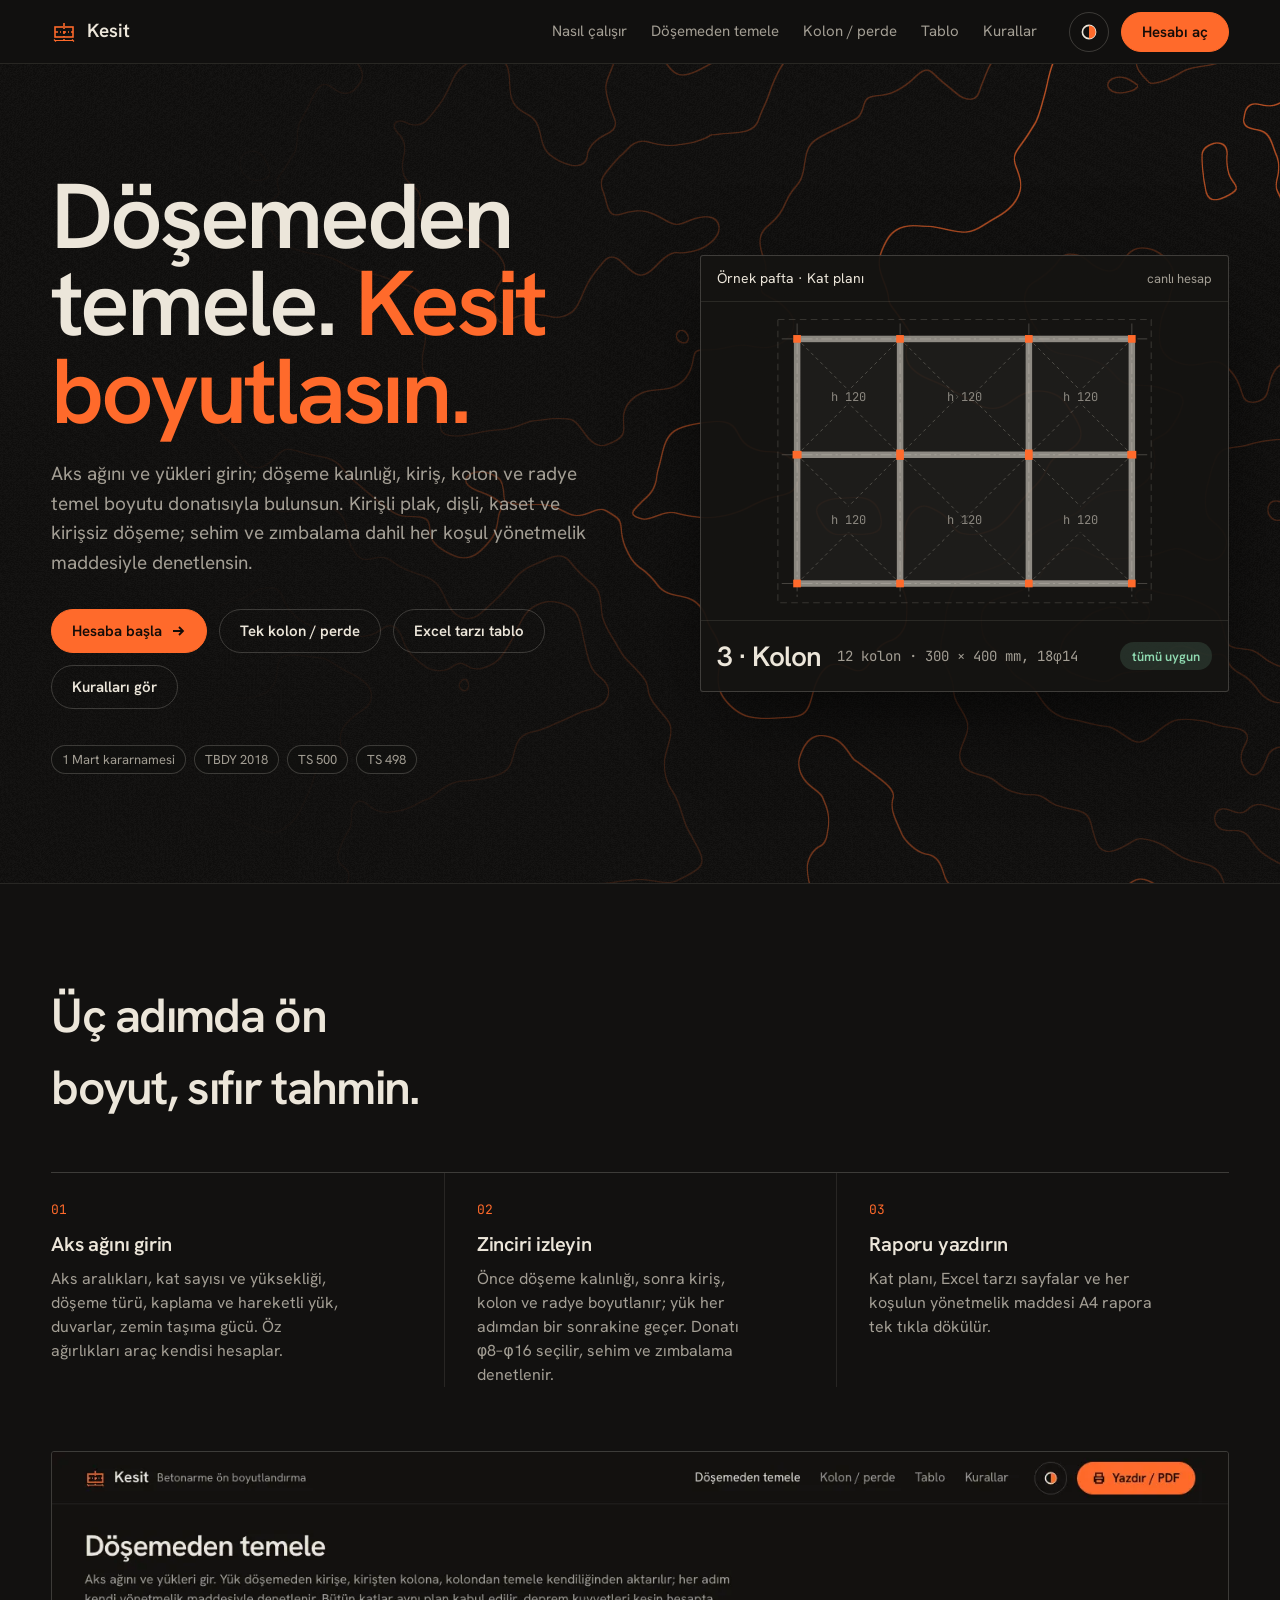
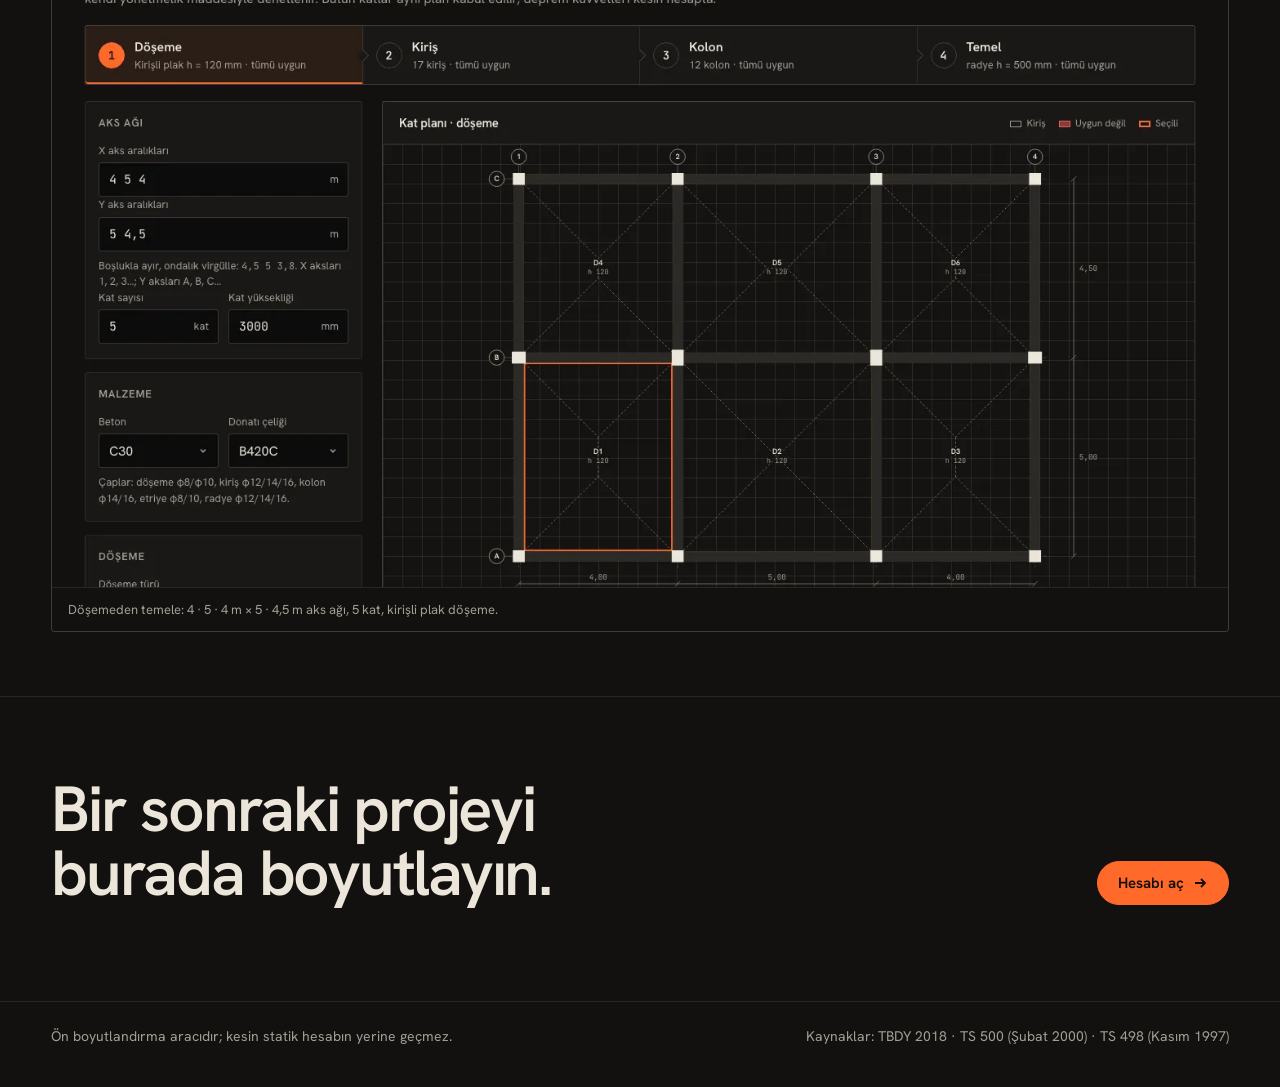
==== commit 47bc9daa: "Ana sayfa döşemeden temele hesabını öne çıkarır - Başlık, ana düğmeler ve "Nasıl çalışır" hesap zinc" ====
--- a/index.html
+++ b/index.html
@@ -4,8 +4,8 @@
 <meta charset="utf-8">
 <meta name="viewport" content="width=device-width,initial-scale=1">
 <meta name="color-scheme" content="dark">
-<script>(function(d){var t={},m;try{t=JSON.parse(localStorage.getItem("kesit.tema.v1"))||{}}catch(e){}m=t.mod||"koyu";if(m=="sistem")m=matchMedia("(prefers-color-scheme: light)").matches?"acik":"koyu";if(m!="acik"&&m!="krem")m="koyu";d.dataset.tema=m;if(m!="koyu")document.querySelector('meta[name="color-scheme"]').content="light";if(t.olcek==90||t.olcek==110||t.olcek==120)d.dataset.olcek=t.olcek;if(t.hareket=="az")d.dataset.hareket="az";if(t.css&&t.css[m]){var s=document.createElement("style");s.id="tema-renk";s.textContent="@media screen{:root{"+t.css[m]+"}}";document.head.appendChild(s)}})(document.documentElement)</script>
-<title>Kesit — Kolon mu, perde mi?</title>
+<script>addEventListener("pagereveal",function(e){var v=e.viewTransition;if(v){v.ready.catch(function(){});v.finished.catch(function(){})}});(function(d){var t={},m;try{t=JSON.parse(localStorage.getItem("kesit.tema.v1"))||{}}catch(e){}m=t.mod||"koyu";if(m=="sistem")m=matchMedia("(prefers-color-scheme: light)").matches?"acik":"koyu";if(m!="acik"&&m!="krem")m="koyu";d.dataset.tema=m;if(m!="koyu")document.querySelector('meta[name="color-scheme"]').content="light";if(t.olcek==90||t.olcek==110||t.olcek==120)d.dataset.olcek=t.olcek;if(t.hareket=="az")d.dataset.hareket="az";if(t.css&&t.css[m]){var s=document.createElement("style");s.id="tema-renk";s.textContent="@media screen{:root{"+t.css[m]+"}}";document.head.appendChild(s)}})(document.documentElement)</script>
+<title>Kesit — Döşemeden temele ön boyutlandırma</title>
 <meta name="description" content="Kolon ve perde ön kontrolü: TBDY 2018, TS 500 ve 1 Mart kararnamesine göre, her sonuç maddesiyle.">
 <link rel="preload" href="fonts/HankenGrotesk-600-latin.woff2" as="font" type="font/woff2" crossorigin>
 <style>
@@ -65,6 +65,8 @@
 .ornek svg { display: block; width: 100%; height: auto; color: var(--murekkep); }
 .ornek svg text { font: 400 11px var(--olcu); fill: currentColor; }
 .ornek svg .bolge { font: 600 10px var(--yazi); letter-spacing: .08em; }
+.ornek svg .kat { transition: opacity .35s cubic-bezier(.2,0,0,1), color .35s; }
+.ornek svg .etkin { color: var(--turuncu); }
 .ornek-alt { display: flex; flex-wrap: wrap; align-items: center; gap: .5rem 1rem; padding: .875rem 1rem; border-top: 1px solid var(--cizgi); }
 .ornek-alt b { font-size: 1.75rem; letter-spacing: -.03em; font-weight: 600; }
 .ornek-alt #ornek-oran { margin-right: auto; font: 400 .875rem var(--olcu); color: var(--soluk); white-space: nowrap; }
@@ -92,7 +94,8 @@
 
 @media (max-width: 960px) {
   .hero { grid-template-columns: 1fr; padding-block: 3rem; }
-  .ust nav { display: none; }
+  .ust { flex-wrap: wrap; height: auto; padding-top: .625rem; row-gap: .125rem; } /* telefonda menü gizlenmez: altta kayan satır */
+  .ust nav { order: 3; flex-basis: 100%; margin-left: 0; gap: 1.25rem; overflow-x: auto; padding-bottom: .625rem; white-space: nowrap; scrollbar-width: none; }
   .ust .dugme { margin-left: auto; }
   .adimlar ol { grid-template-columns: 1fr; }
   .adimlar li, .adimlar li + li { padding: 1.25rem 0; border-left: 0; border-bottom: 1px solid var(--cizgi); }
@@ -113,52 +116,53 @@
   </a>
   <nav aria-label="Sayfa">
     <a href="#nasil">Nasıl çalışır</a>
+    <a href="sira.html">Döşemeden temele</a>
+    <a href="hesap.html">Kolon / perde</a>
     <a href="tablo.html">Tablo</a>
-    <a href="sira.html">Döşemeden temele</a>
     <a href="hesap.html#kurallar">Kurallar</a>
   </nav>
-  <a class="dugme ana" href="hesap.html">Hesabı aç</a>
+  <a class="dugme ana" href="sira.html">Hesabı aç</a>
 </header>
 
 <main>
   <section class="hero" aria-labelledby="baslik">
     <canvas id="kontur" aria-hidden="true"></canvas>
     <div>
-      <h1 id="baslik">Kolon mu, perde mi? <span>Kesit söylesin.</span></h1>
-      <p>Boyutları girin; oran, en küçük kenar ve eksenel yük sınırları yönetmeliğe göre madde madde denetlensin. Her sonuç maddesiyle, çiziminde ve raporunda.</p>
+      <h1 id="baslik">Döşemeden temele. <span>Kesit boyutlasın.</span></h1>
+      <p>Aks ağını ve yükleri girin; döşeme kalınlığı, kiriş, kolon ve radye temel boyutu donatısıyla bulunsun. Kirişli plak, dişli, kaset ve kirişsiz döşeme; sehim ve zımbalama dahil her koşul yönetmelik maddesiyle denetlensin.</p>
       <div class="eylem">
-        <a class="dugme ana" href="hesap.html">Hesaba başla
+        <a class="dugme ana" href="sira.html">Hesaba başla
           <svg viewBox="0 0 16 16" fill="none" stroke="currentColor" stroke-width="1.8" aria-hidden="true"><path d="M3 8h10M9 4l4 4-4 4"/></svg></a>
-        <a class="dugme" href="sira.html">Döşemeden temele</a>
+        <a class="dugme" href="hesap.html">Tek kolon / perde</a>
         <a class="dugme" href="tablo.html">Excel tarzı tablo</a>
         <a class="dugme" href="hesap.html#kurallar">Kuralları gör</a>
       </div>
       <div class="kaynaklar" aria-label="Dayandığı kaynaklar"><span>1 Mart kararnamesi</span><span>TBDY 2018</span><span>TS 500</span><span>TS 498</span></div>
     </div>
 
-    <figure class="ornek" aria-label="Örnek: kesit uzadıkça kolon, geçersiz ve perde arasında değişen sınıflandırma" style="margin:0">
-      <div class="ornek-bas"><span>Örnek pafta · Kesit A–A</span><small>canlı gösterim</small></div>
+    <figure class="ornek" aria-label="Örnek: döşemeden temele hesap zinciri; kat planında döşeme, kiriş, kolon ve radye sırayla boyutlanır" style="margin:0">
+      <div class="ornek-bas"><span>Örnek pafta · Kat planı</span><small>canlı hesap</small></div>
       <svg id="ornek" viewBox="0 0 480 290" aria-hidden="true"></svg>
-      <figcaption class="ornek-alt"><b id="ornek-tur">Kolon</b><span id="ornek-oran"></span><span class="etiket" id="ornek-etiket" data-tur="kolon">≤ 1,5</span></figcaption>
+      <figcaption class="ornek-alt"><b id="ornek-tur">Döşeme</b><span id="ornek-oran"></span><span class="etiket" id="ornek-etiket" data-tur="kolon"></span></figcaption>
     </figure>
   </section>
 
   <section class="adimlar" id="nasil" aria-labelledby="nasil-baslik">
-    <h2 id="nasil-baslik">Üç adımda ön kontrol, sıfır tahmin.</h2>
+    <h2 id="nasil-baslik">Üç adımda ön boyut, sıfır tahmin.</h2>
     <ol>
-      <li><i>01</i><h3>Kesiti girin</h3><p>Kısa ve uzun kenar, kat yüksekliği, beton sınıfı ve eksenel kuvvet. Yükü TS 498'e göre alandan da hesaplayabilirsiniz.</p></li>
-      <li><i>02</i><h3>Paftayı okuyun</h3><p>Kesit ölçülü çizilir; oran cetveli kolon, geçersiz ve perde bölgesini gösterir, gösterge en zorlayıcı koşulu söyler.</p></li>
-      <li><i>03</i><h3>Raporu yazdırın</h3><p>Girdiler, yük türetimi, çizim ve her koşulun kaynağı A4 rapora tek tıkla dökülür.</p></li>
+      <li><i>01</i><h3>Aks ağını girin</h3><p>Aks aralıkları, kat sayısı ve yüksekliği, döşeme türü, kaplama ve hareketli yük, duvarlar, zemin taşıma gücü. Öz ağırlıkları araç kendisi hesaplar.</p></li>
+      <li><i>02</i><h3>Zinciri izleyin</h3><p>Önce döşeme kalınlığı, sonra kiriş, kolon ve radye boyutlanır; yük her adımdan bir sonrakine geçer. Donatı φ8–φ16 seçilir, sehim ve zımbalama denetlenir.</p></li>
+      <li><i>03</i><h3>Raporu yazdırın</h3><p>Kat planı, Excel tarzı sayfalar ve her koşulun yönetmelik maddesi A4 rapora tek tıkla dökülür.</p></li>
     </ol>
     <figure class="ekran">
-      <img src="img/arac.webp" width="1440" height="900" loading="lazy" alt="Hesap ekranı: solda kesit, malzeme ve yük girdileri; ortada ölçülü kesit çizimi ve oran cetveli; sağda Kolon, Uygun sonucu ve yüzde 83 kullanım göstergesi; altta koşullar tablosu.">
-      <figcaption>Hesap ekranı: 400 × 500 mm kolon, C30, N<sub>dm</sub> 876 kN.</figcaption>
+      <img src="img/zincir.webp" width="1440" height="900" loading="lazy" alt="Döşemeden temele ekranı: üstte Döşeme, Kiriş, Kolon, Temel adımları ve özetleri; solda aks ağı ve malzeme girdileri; sağda döşeme panoları, kirişler ve kolonlarla ölçülü kat planı.">
+      <figcaption>Döşemeden temele: 4 · 5 · 4 m × 5 · 4,5 m aks ağı, 5 kat, kirişli plak döşeme.</figcaption>
     </figure>
   </section>
 
   <section class="kapanis" aria-labelledby="kapanis-baslik">
-    <h2 id="kapanis-baslik">Bir sonraki kesiti burada deneyin.</h2>
-    <a class="dugme ana" href="hesap.html">Hesabı aç
+    <h2 id="kapanis-baslik">Bir sonraki projeyi burada boyutlayın.</h2>
+    <a class="dugme ana" href="sira.html">Hesabı aç
       <svg viewBox="0 0 16 16" fill="none" stroke="currentColor" stroke-width="1.8" aria-hidden="true"><path d="M3 8h10M9 4l4 4-4 4"/></svg></a>
   </section>
 </main>
@@ -170,61 +174,63 @@
 
 <script type="module">
 import { kontur } from './kontur.js';
-import { sinifla, KOLON_ORAN_MAX, PERDE_ORAN_MIN } from './kurallar.js';
+import { zincirHesap } from './zincir.js';
 kontur(document.getElementById('kontur'));
 
-// Örnek pafta: aynı kısa kenarla uzayan kesit; sınıf kurallar.js'den gelir (gösterim, gerçek hesap değil).
-const ORNEKLER = [[400, 500], [250, 1100], [250, 1800]];
-const ETIKET = { kolon: ['Kolon', '≤ 1,5'], gecersiz: ['Geçersiz', '1,5 – 6 arası'], perde: ['Perde', '≥ 6'] };
-const S = 400 / 2400, X0 = 64, Y = 92, C0 = 40, C1 = 456;
+// Örnek pafta: Döşemeden temele sayfasının varsayılan projesi gerçekten hesaplanır; adımlar sırayla vurgulanır.
+const g = { ax: [4, 5, 4], ay: [5, 4.5], katSayisi: 5, H: 3000, beton: 'C30', celik: 'B420C', dosemeTuru: 'plak', disAralik: 500, disGen: 120, dolgu: 0,
+  dosemeDuvar: true, gKaplama: 2, q: 2, kullanim: 'konut', duvarDis: 6, duvarIc: 3, sds: 1, kDeprem: 1, zemin: 400, Df: 1.5, tasma: 0.75 };
+const r = zincirHesap(g), { ag } = r, a = r.radye.a, W = ag.xs.at(-1), Hh = ag.ys.at(-1);
+const s = Math.min(440 / (W + 2 * a), 258 / (Hh + 2 * a)), ox = (480 - W * s) / 2, oy = (290 - Hh * s) / 2;
+const X = x => ox + x * s, Y = y => oy + (Hh - y) * s, mm = (v, en) => Math.max(en, v / 1000 * s);
 const tr = (x, d = 0) => x.toLocaleString('tr-TR', { maximumFractionDigits: d });
-const cx = r => C0 + Math.log(Math.min(Math.max(r, 1), 8)) / Math.log(8) * (C1 - C0);
+const kutu = (cx, cy, w, h, ek = '') => `<rect x="${(cx - w / 2).toFixed(1)}" y="${(cy - h / 2).toFixed(1)}" width="${w.toFixed(1)}" height="${h.toFixed(1)}" ${ek}/>`;
 const $ = id => document.getElementById(id);
-
-function ciz(k, u) {
-  const { tur, oran } = sinifla(k, u), w = u * S, h = k * S;
-  const hayalet = (o, op) => `<rect x="${X0}" y="${Y}" width="${k * o * S}" height="${h}" fill="none" stroke="var(--turuncu)" stroke-dasharray="5 4" opacity="${op}"/>`;
-  $('ornek').innerHTML = `
-    <defs><pattern id="b" width="18" height="18" patternUnits="userSpaceOnUse"><g fill="currentColor" opacity=".45"><circle cx="3" cy="4" r=".8"/><circle cx="12" cy="8" r=".6"/><circle cx="7" cy="14" r=".7"/><circle cx="15" cy="15" r=".5"/></g><path d="M10 2l3 .8-1.2 2.6z" fill="none" stroke="currentColor" stroke-width=".7" opacity=".4"/></pattern>
-    <pattern id="y" width="6" height="6" patternUnits="userSpaceOnUse" patternTransform="rotate(45)"><path d="M0 0V6" stroke="var(--kirmizi)" stroke-width="1.3" opacity=".55"/></pattern></defs>
-    ${hayalet(KOLON_ORAN_MAX, tur === 'perde' ? .25 : 1)}${hayalet(PERDE_ORAN_MIN, tur === 'kolon' ? .25 : 1)}
-    <rect x="${X0}" y="${Y}" width="${w}" height="${h}" fill="url(#b)" stroke="${tur === 'gecersiz' ? 'var(--kirmizi)' : 'currentColor'}" stroke-width="1.5"/>
-    <g stroke="currentColor" fill="none"><path d="M${X0} ${Y + h + 6}V${Y + h + 26}M${X0 + w} ${Y + h + 6}V${Y + h + 26}M${X0 - 5} ${Y + h + 20}H${X0 + w + 5}" opacity=".5"/><path d="M${X0 - 4} ${Y + h + 24}l8 -8M${X0 + w - 4} ${Y + h + 24}l8 -8" stroke-width="1.3"/></g>
-    <text x="${X0 + w / 2}" y="${Y + h + 40}" text-anchor="middle">${tr(u)}</text>
-    <text transform="translate(${X0 - 14} ${Y + h / 2}) rotate(-90)" text-anchor="middle">${tr(k)}</text>
-    <text x="${X0 + k * KOLON_ORAN_MAX * S}" y="${Y - 10}" text-anchor="middle" fill="var(--turuncu)">1,5</text>
-    <text x="${X0 + k * PERDE_ORAN_MIN * S}" y="${Y - 10}" text-anchor="middle" fill="var(--turuncu)">6</text>
-    <g transform="translate(0 222)">
-      <text class="bolge" x="${(cx(1) + cx(1.5)) / 2}" y="0" text-anchor="middle">KOLON</text>
-      <text class="bolge" x="${(cx(1.5) + cx(6)) / 2}" y="0" text-anchor="middle">GEÇERSİZ</text>
-      <text class="bolge" x="${(cx(6) + cx(8)) / 2}" y="0" text-anchor="middle">PERDE</text>
-      <rect x="${cx(1)}" y="12" width="${cx(1.5) - cx(1)}" height="9" fill="var(--nane)" opacity=".75"/>
-      <rect x="${cx(1.5)}" y="12" width="${cx(6) - cx(1.5)}" height="9" fill="url(#y)"/>
-      <rect x="${cx(6)}" y="12" width="${cx(8) - cx(6)}" height="9" fill="var(--turuncu)" opacity=".85"/>
-      <path d="M${cx(oran)} 6V28" stroke="currentColor" stroke-width="2"/><path d="M${cx(oran) - 5} 0h10l-5 7z" fill="currentColor"/>
-    </g>`;
-  const [ad, sinir] = ETIKET[tur];
-  $('ornek-tur').textContent = ad;
-  $('ornek-oran').textContent = `${tr(u)}/${tr(k)} = ${tr(oran, 2)}`;
-  $('ornek-etiket').textContent = sinir; $('ornek-etiket').dataset.tur = tur;
-}
-
-// 60fps ölçümüyle aynı yavaşlama; azaltılmış harekette tek kare.
-const yavasla = t => 1 - (1 - t) ** 4;
-let i = 0, [k, u] = ORNEKLER[0];
-ciz(k, u);
+let svg = `<g opacity=".35" stroke="currentColor" stroke-width=".6" stroke-dasharray="10 3 2 3">${ag.xs.map(x => `<line x1="${X(x)}" y1="${Y(Hh) - 14}" x2="${X(x)}" y2="${Y(0) + 14}"/>`).join('')}${ag.ys.map(y => `<line x1="${X(0) - 14}" y1="${Y(y)}" x2="${X(W) + 14}" y2="${Y(y)}"/>`).join('')}</g>`;
+svg += `<g class="kat" data-k="3">${kutu(X(W / 2), Y(Hh / 2), (W + 2 * a) * s, (Hh + 2 * a) * s, 'fill="currentColor" fill-opacity=".06" stroke="currentColor" stroke-dasharray="6 4"')}</g>`;
+svg += `<g class="kat" data-k="0">${r.dosemeler.map(d => {
+  const x0 = X(ag.xs[d.i]), x1 = X(ag.xs[d.i + 1]), y0 = Y(ag.ys[d.j]), y1 = Y(ag.ys[d.j + 1]), e = Math.min(x1 - x0, y0 - y1) / 2;
+  return `<rect x="${x0}" y="${y1}" width="${x1 - x0}" height="${y0 - y1}" fill="currentColor" fill-opacity=".07"/>` +
+    `<path d="M${x0} ${y0}l${e} ${-e}M${x0} ${y1}l${e} ${e}M${x1} ${y0}l${-e} ${-e}M${x1} ${y1}l${-e} ${e}" stroke="currentColor" stroke-width=".7" stroke-dasharray="3 3" fill="none" opacity=".6"/>` +
+    `<text x="${(x0 + x1) / 2}" y="${(y0 + y1) / 2 + 4}" text-anchor="middle">h ${d.h}</text>`;
+}).join('')}</g>`;
+svg += `<g class="kat" data-k="1" fill="currentColor">${r.kirisler.map(k => {
+  const hat = ag.hatlar[k.hat], bw = mm(k.b, 3);
+  return hat.yon === 'x' ? kutu((X(ag.xs[k.k]) + X(ag.xs[k.k + 1])) / 2, Y(ag.ys[hat.no]), k.L * s, bw) : kutu(X(ag.xs[hat.no]), (Y(ag.ys[k.k]) + Y(ag.ys[k.k + 1])) / 2, bw, k.L * s);
+}).join('')}</g>`;
+svg += `<g class="kat" data-k="2" fill="currentColor">${r.kolonlar.map(c => { const k = ag.kolonlar.find(x => x.ad === c.ad); return kutu(X(k.x), Y(k.y), mm(c.b, 6), mm(c.h, 6)); }).join('')}</g>`;
+$('ornek').innerHTML = svg;
+
+// Adım başına başlık, ayrıntı ve sonuç (gerçek hesaptan)
+const enBuyuk = (l, f) => l.reduce((m, e) => f(e) > f(m) ? e : m);
+const kr = enBuyuk(r.kirisler, e => e.h), ko = enBuyuk(r.kolonlar, e => e.b * e.h);
+const bad = l => l.filter(e => !e.gecti).length;
+const ADIM = [
+  ['Döşeme', `Kirişli plak · h = ${r.h} mm`, bad(r.dosemeler)],
+  ['Kiriş', `${r.kirisler.length} kiriş · ${kr.b} × ${kr.h} mm, ${kr.ust}`, bad(r.kirisler)],
+  ['Kolon', `${r.kolonlar.length} kolon · ${ko.b} × ${ko.h} mm, ${ko.boyuna}`, bad(r.kolonlar)],
+  ['Temel', `Radye h = ${r.radye.h} mm · taşma ${tr(a, 2)} m`, bad([r.radye, ...r.radyeSerit, ...r.radyeZimb])],
+];
+function goster(n) {
+  for (const k of document.querySelectorAll('#ornek .kat')) {
+    const i = +k.dataset.k;
+    k.style.opacity = i === n ? 1 : i < n ? .55 : .15;
+    k.classList.toggle('etkin', i === n);
+  }
+  const [ad, ayrinti, kotu] = ADIM[n];
+  $('ornek-tur').textContent = `${n + 1} · ${ad}`;
+  $('ornek-oran').textContent = ayrinti;
+  $('ornek-etiket').textContent = kotu ? `${kotu} uygun değil` : 'tümü uygun';
+  $('ornek-etiket').dataset.tur = kotu ? 'gecersiz' : 'kolon';
+}
+let n = 0;
+goster(0);
 if (!matchMedia('(prefers-reduced-motion: reduce)').matches) {
   // ponytail: ekran dışındayken de döner; pil derdi olursa IntersectionObserver ile durdur
   setInterval(() => {
     if (document.documentElement.dataset.hareket === 'az') return; // görünüm panelinde "Hareketi azalt"
-    const [k0, u0] = [k, u], [k1, u1] = ORNEKLER[i = (i + 1) % ORNEKLER.length], t0 = performance.now();
-    const adim = now => {
-      const e = yavasla(Math.min(1, (now - t0) / 700));
-      ciz(k = k0 + (k1 - k0) * e, u = u0 + (u1 - u0) * e);
-      if (e < 1) requestAnimationFrame(adim);
-    };
-    requestAnimationFrame(adim);
-  }, 2800);
+    goster(n = (n + 1) % ADIM.length);
+  }, 2600);
 }
 </script>
 </body>
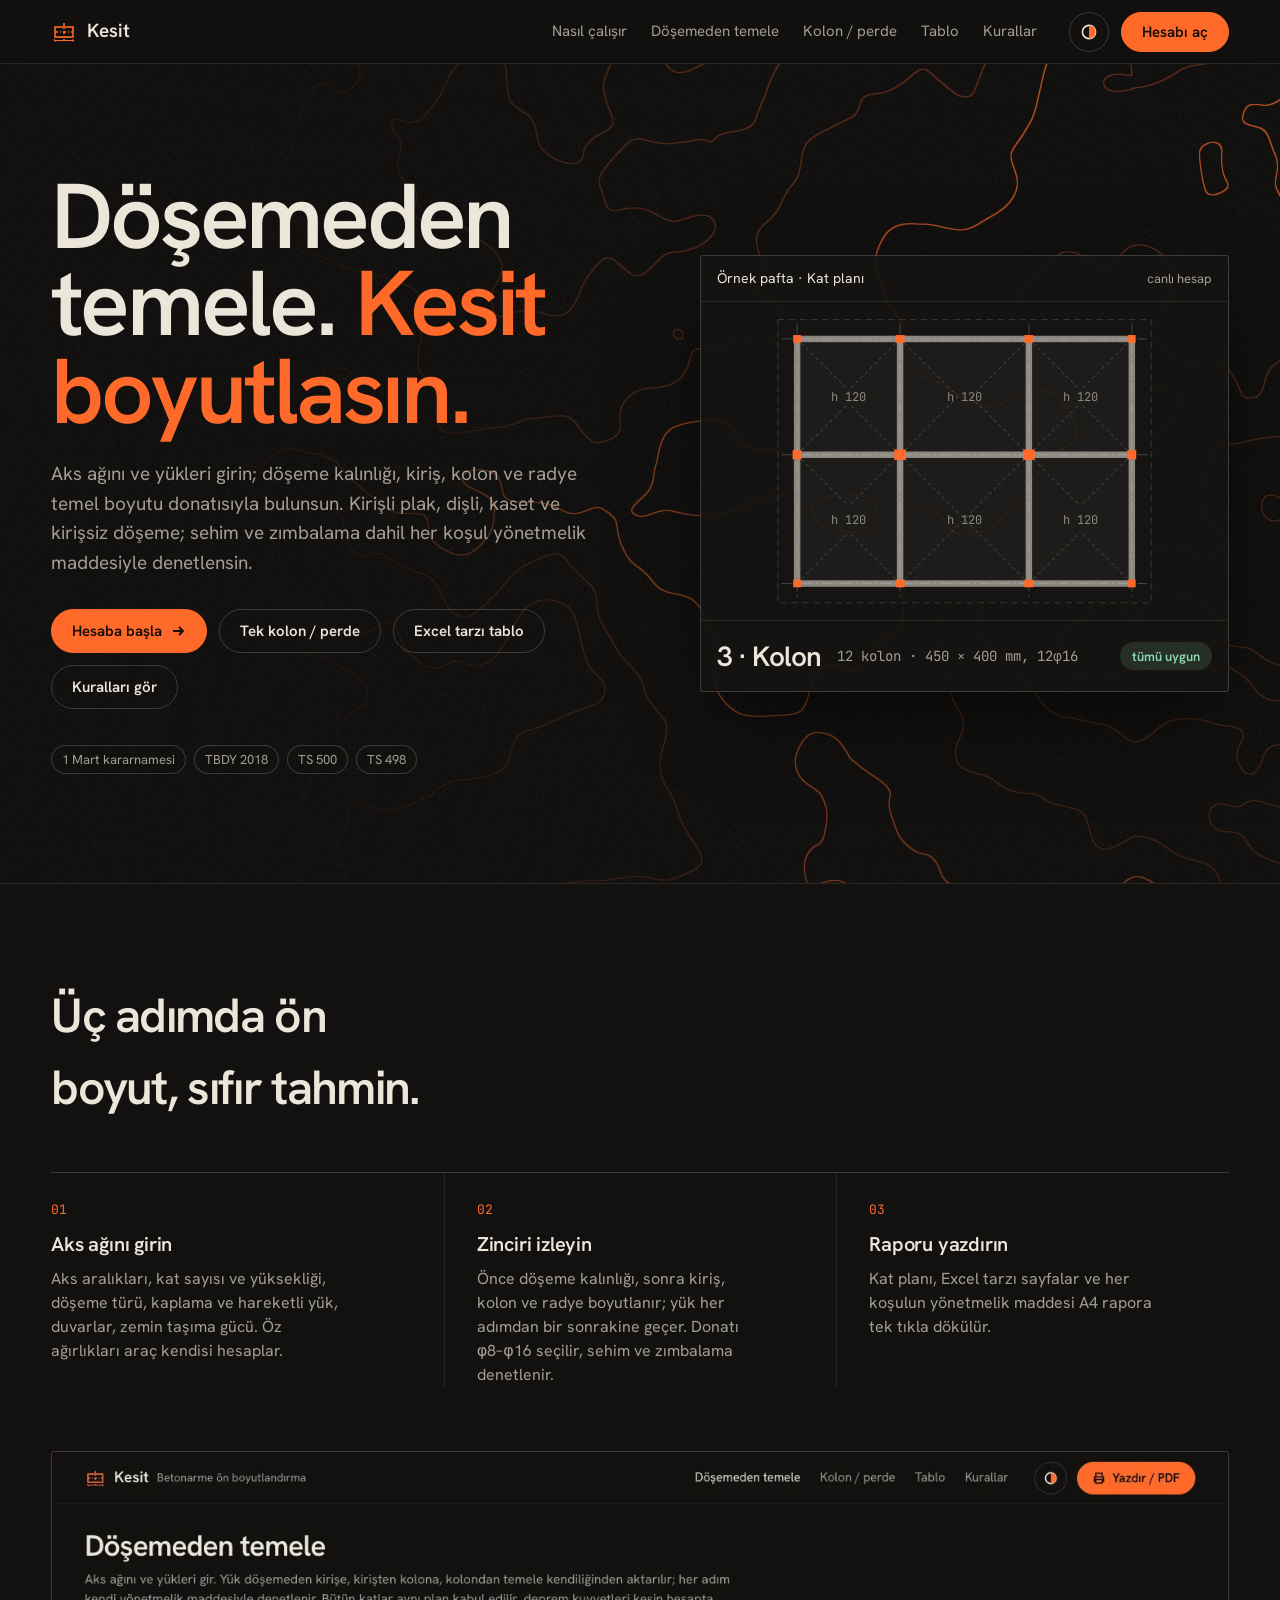
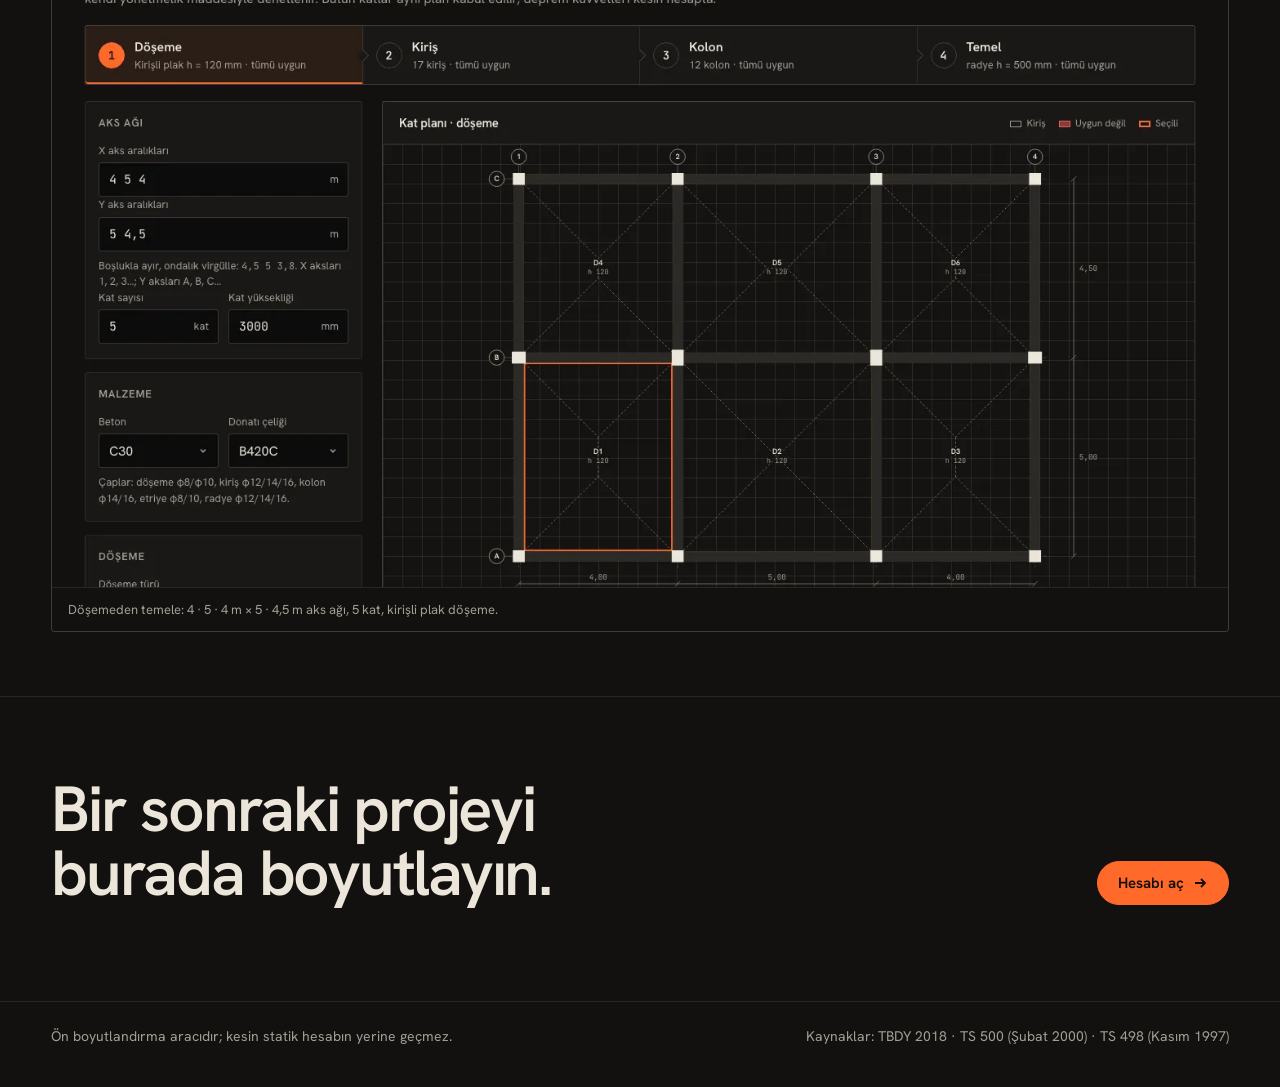
==== commit c04e5778: "Perde, Excel çalışma kitabı ve eksik kontroller - Döşeme φ8/10/12, kolon etriyesi φ8/10/12; hareketl" ====
--- a/index.html
+++ b/index.html
@@ -6,6 +6,7 @@
 <meta name="color-scheme" content="dark">
 <script>addEventListener("pagereveal",function(e){var v=e.viewTransition;if(v){v.ready.catch(function(){});v.finished.catch(function(){})}});(function(d){var t={},m;try{t=JSON.parse(localStorage.getItem("kesit.tema.v1"))||{}}catch(e){}m=t.mod||"koyu";if(m=="sistem")m=matchMedia("(prefers-color-scheme: light)").matches?"acik":"koyu";if(m!="acik"&&m!="krem")m="koyu";d.dataset.tema=m;if(m!="koyu")document.querySelector('meta[name="color-scheme"]').content="light";if(t.olcek==90||t.olcek==110||t.olcek==120)d.dataset.olcek=t.olcek;if(t.hareket=="az")d.dataset.hareket="az";if(t.css&&t.css[m]){var s=document.createElement("style");s.id="tema-renk";s.textContent="@media screen{:root{"+t.css[m]+"}}";document.head.appendChild(s)}})(document.documentElement)</script>
 <title>Kesit — Döşemeden temele ön boyutlandırma</title>
+<link rel="icon" href="img/favicon.svg" type="image/svg+xml">
 <meta name="description" content="Kolon ve perde ön kontrolü: TBDY 2018, TS 500 ve 1 Mart kararnamesine göre, her sonuç maddesiyle.">
 <link rel="preload" href="fonts/HankenGrotesk-600-latin.woff2" as="font" type="font/woff2" crossorigin>
 <style>
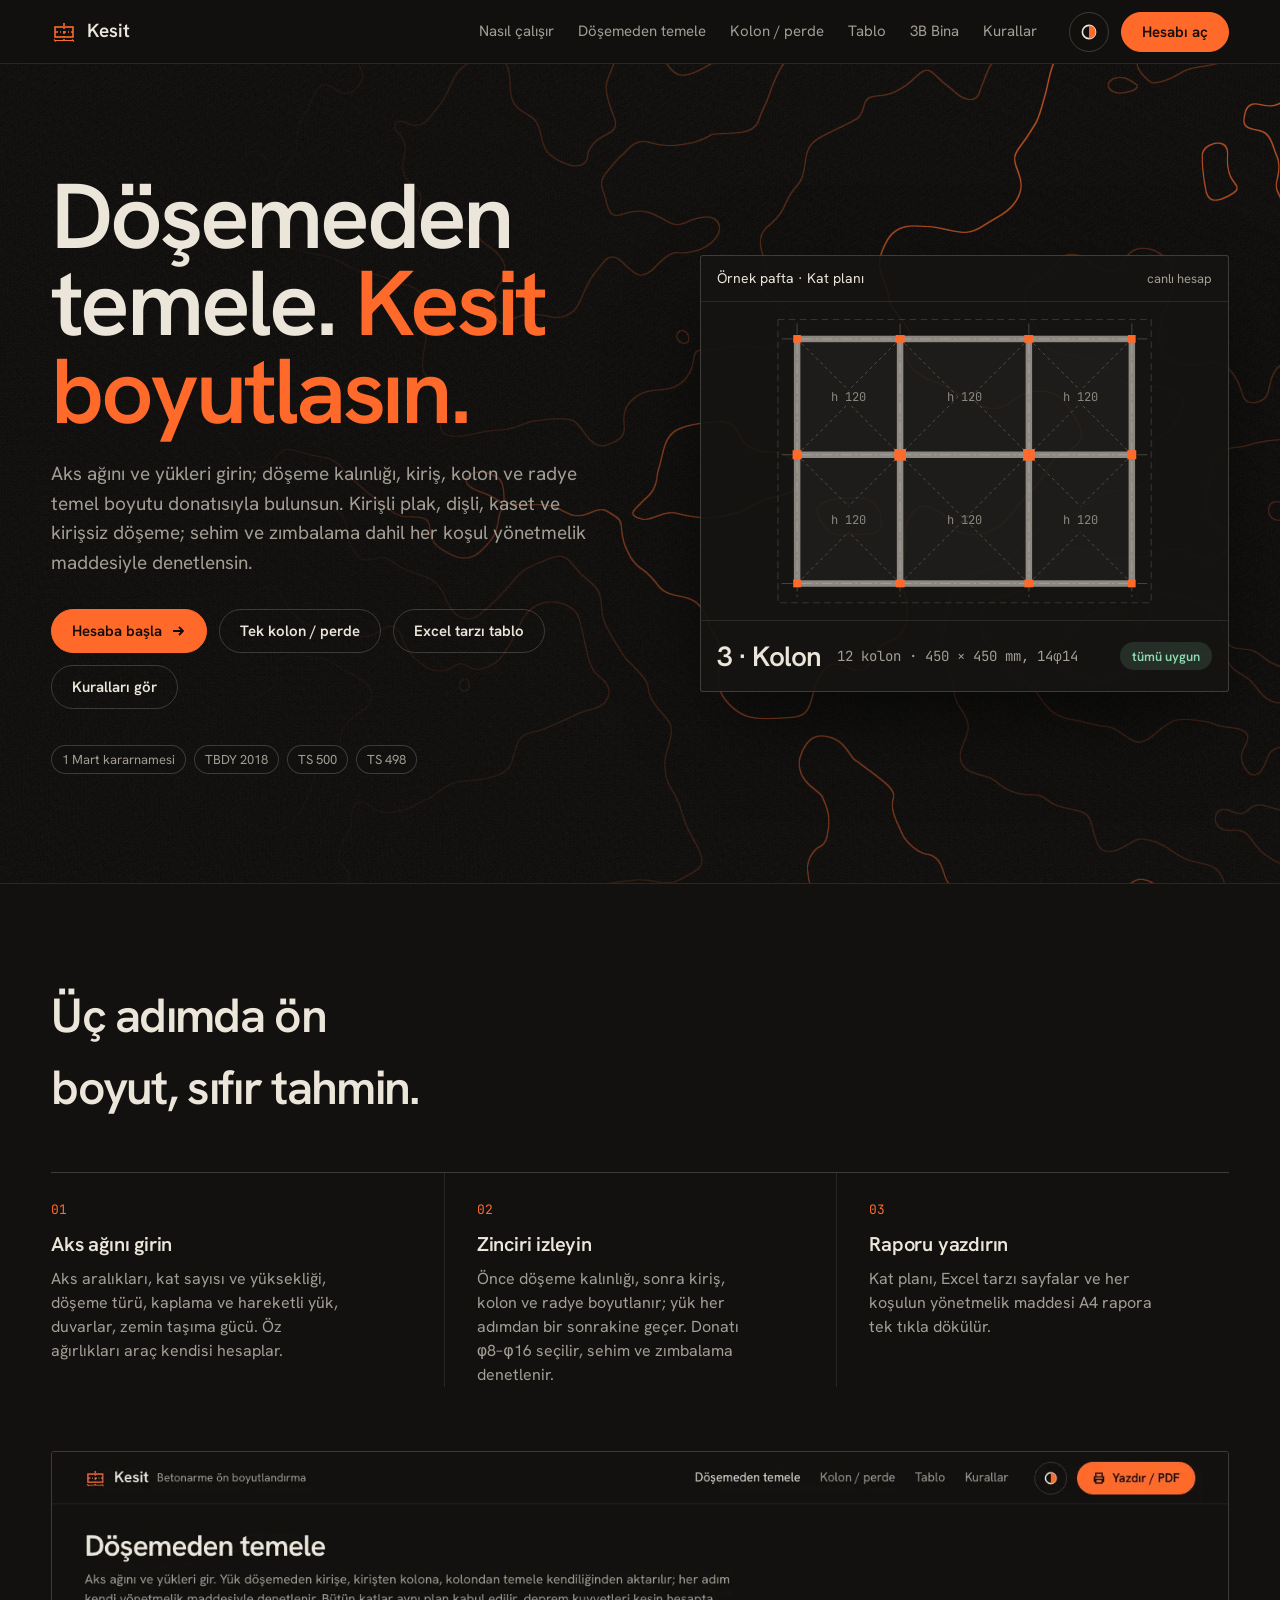
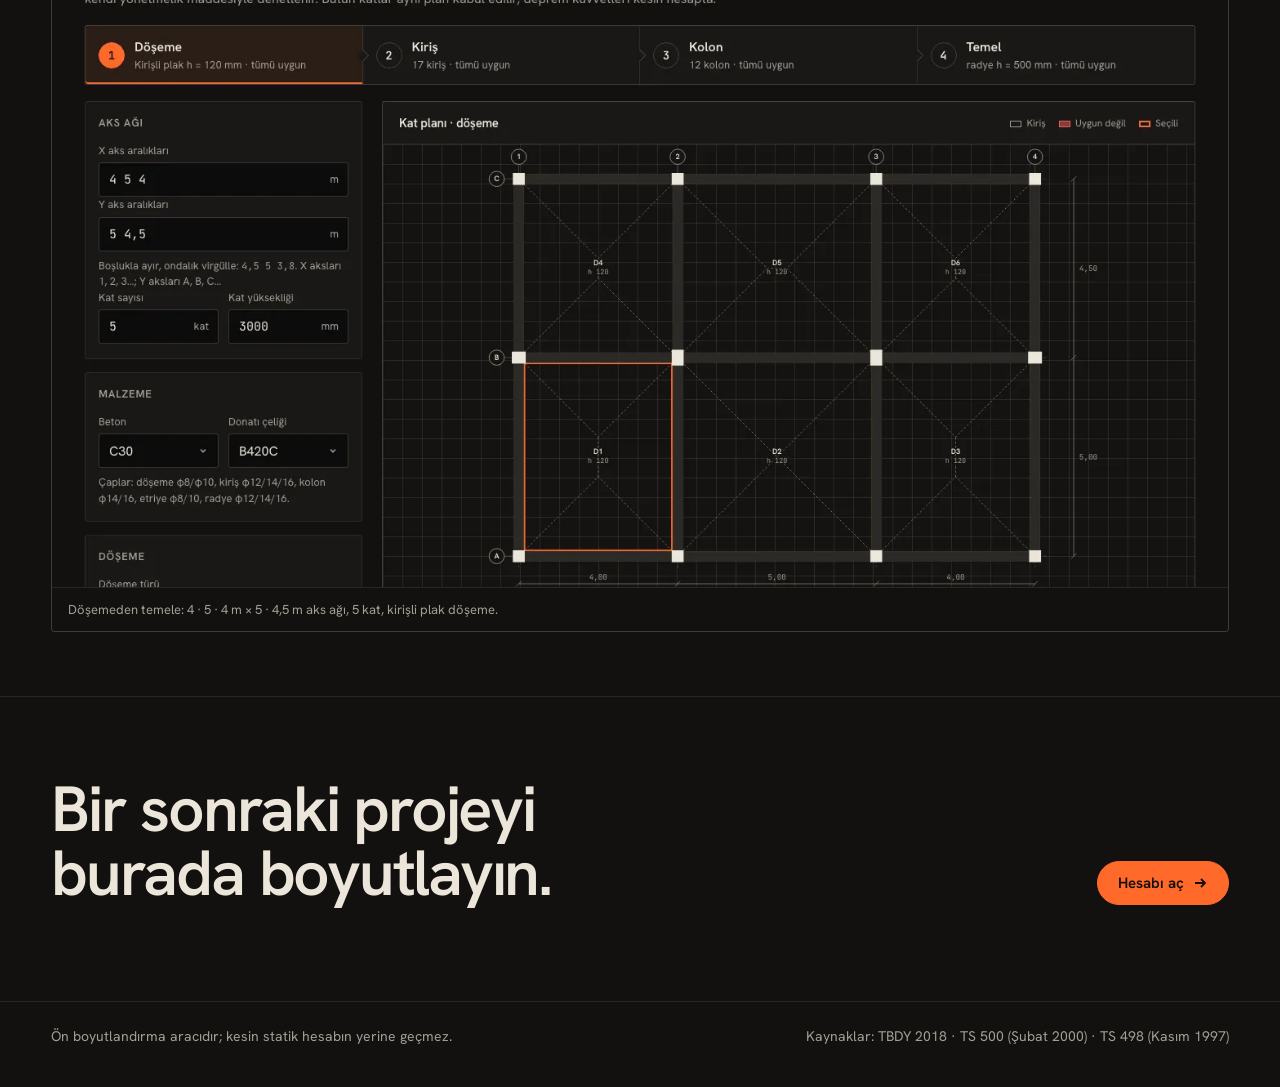
==== commit 6a7728ec: "3B bina görünümü ve sunum sayfası Döşemeden temele sayfasında «Plan | 3B» seçici, üst menüde «3B Bin" ====
--- a/index.html
+++ b/index.html
@@ -120,6 +120,7 @@
     <a href="sira.html">Döşemeden temele</a>
     <a href="hesap.html">Kolon / perde</a>
     <a href="tablo.html">Tablo</a>
+    <a href="bina.html">3B Bina</a>
     <a href="hesap.html#kurallar">Kurallar</a>
   </nav>
   <a class="dugme ana" href="sira.html">Hesabı aç</a>
--- a/tema.css
+++ b/tema.css
@@ -145,6 +145,11 @@
 .tema-sifirla { flex: none; height: 30px; padding: 0 .875rem; border-radius: 999px; border: 1px solid var(--cizgi-2); background: transparent; color: var(--murekkep); font: 600 .8125rem var(--yazi); cursor: pointer; transition: border-color var(--hizli); }
 .tema-sifirla:hover { border-color: var(--murekkep); }
 
+/* Üst çubuk dar masaüstünde tek satır kalsın: menü yazıları kırılmaz, alt başlık yer açmak için gizlenir */
+@media (min-width: 961px) { .ust nav a, .ust .dugme, .marka { white-space: nowrap; } } /* telefonda eski düzen */
+@media (min-width: 961px) and (max-width: 1240px) { .marka small { display: none; } }
+@media (min-width: 961px) and (max-width: 1600px) { html[data-olcek="110"] .marka small, html[data-olcek="120"] .marka small { display: none; } } /* büyük yazıda daha geniş ekranda da */
+@media (min-width: 961px) and (max-width: 1060px) { .ust nav { gap: 1rem; } }
 @media (max-width: 960px) {
   .ust .tema { margin-left: auto; }
   .ust .tema + .dugme { margin-left: 0; }
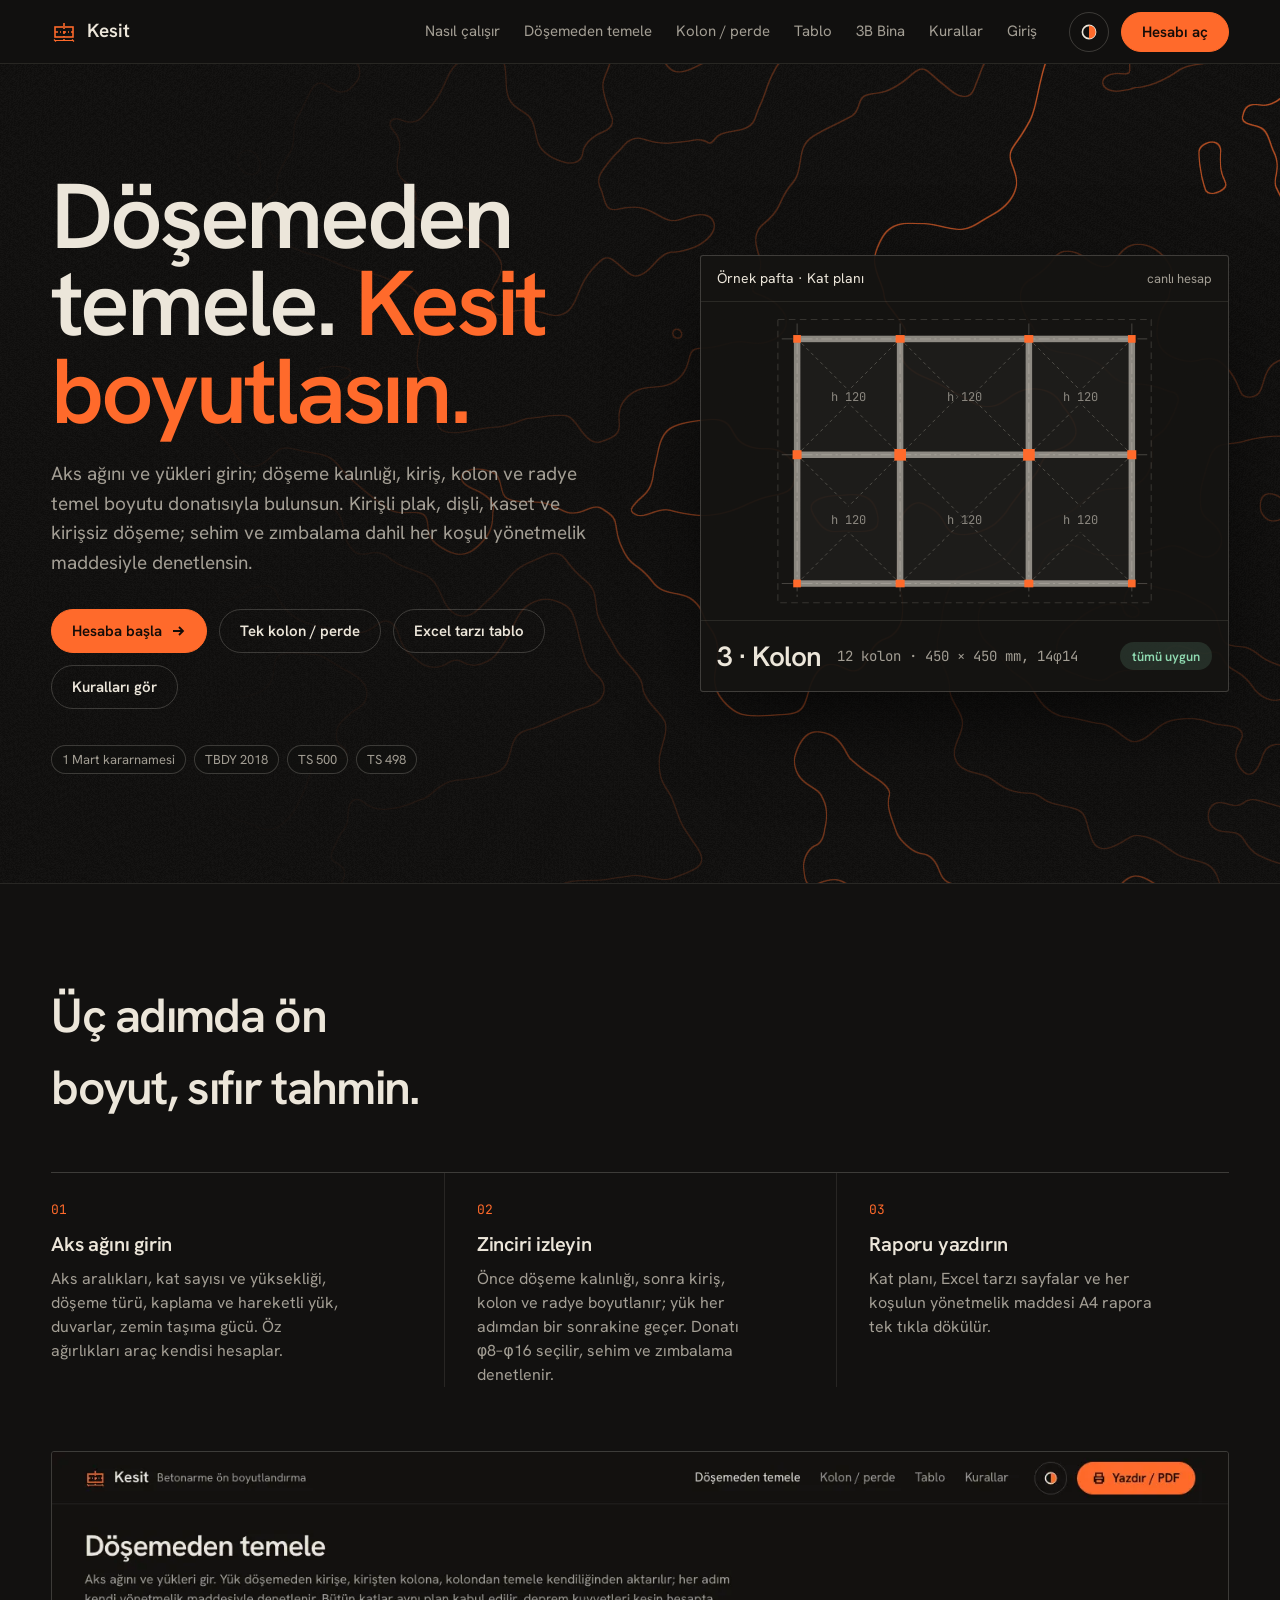
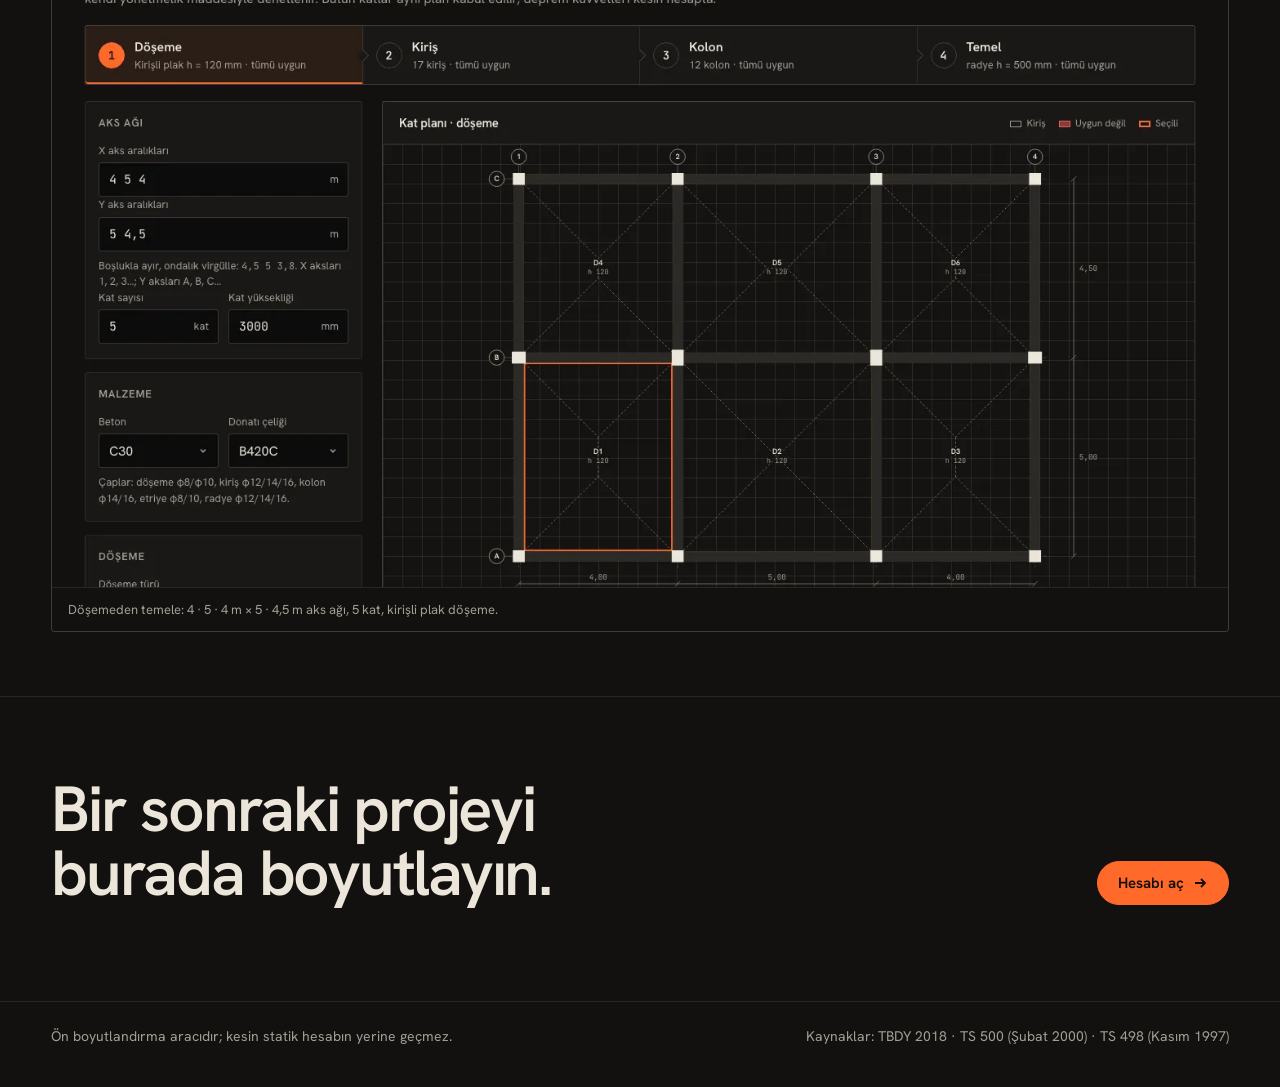
==== commit a4155dbb: "Kesit hesabı: kullanıcı adı ve şifreyle giriş sayfası giris.html: giriş ve hesap açma, kontur alanın" ====
--- a/index.html
+++ b/index.html
@@ -122,6 +122,7 @@
     <a href="tablo.html">Tablo</a>
     <a href="bina.html">3B Bina</a>
     <a href="hesap.html#kurallar">Kurallar</a>
+    <a href="giris.html">Giriş</a>
   </nav>
   <a class="dugme ana" href="sira.html">Hesabı aç</a>
 </header>
